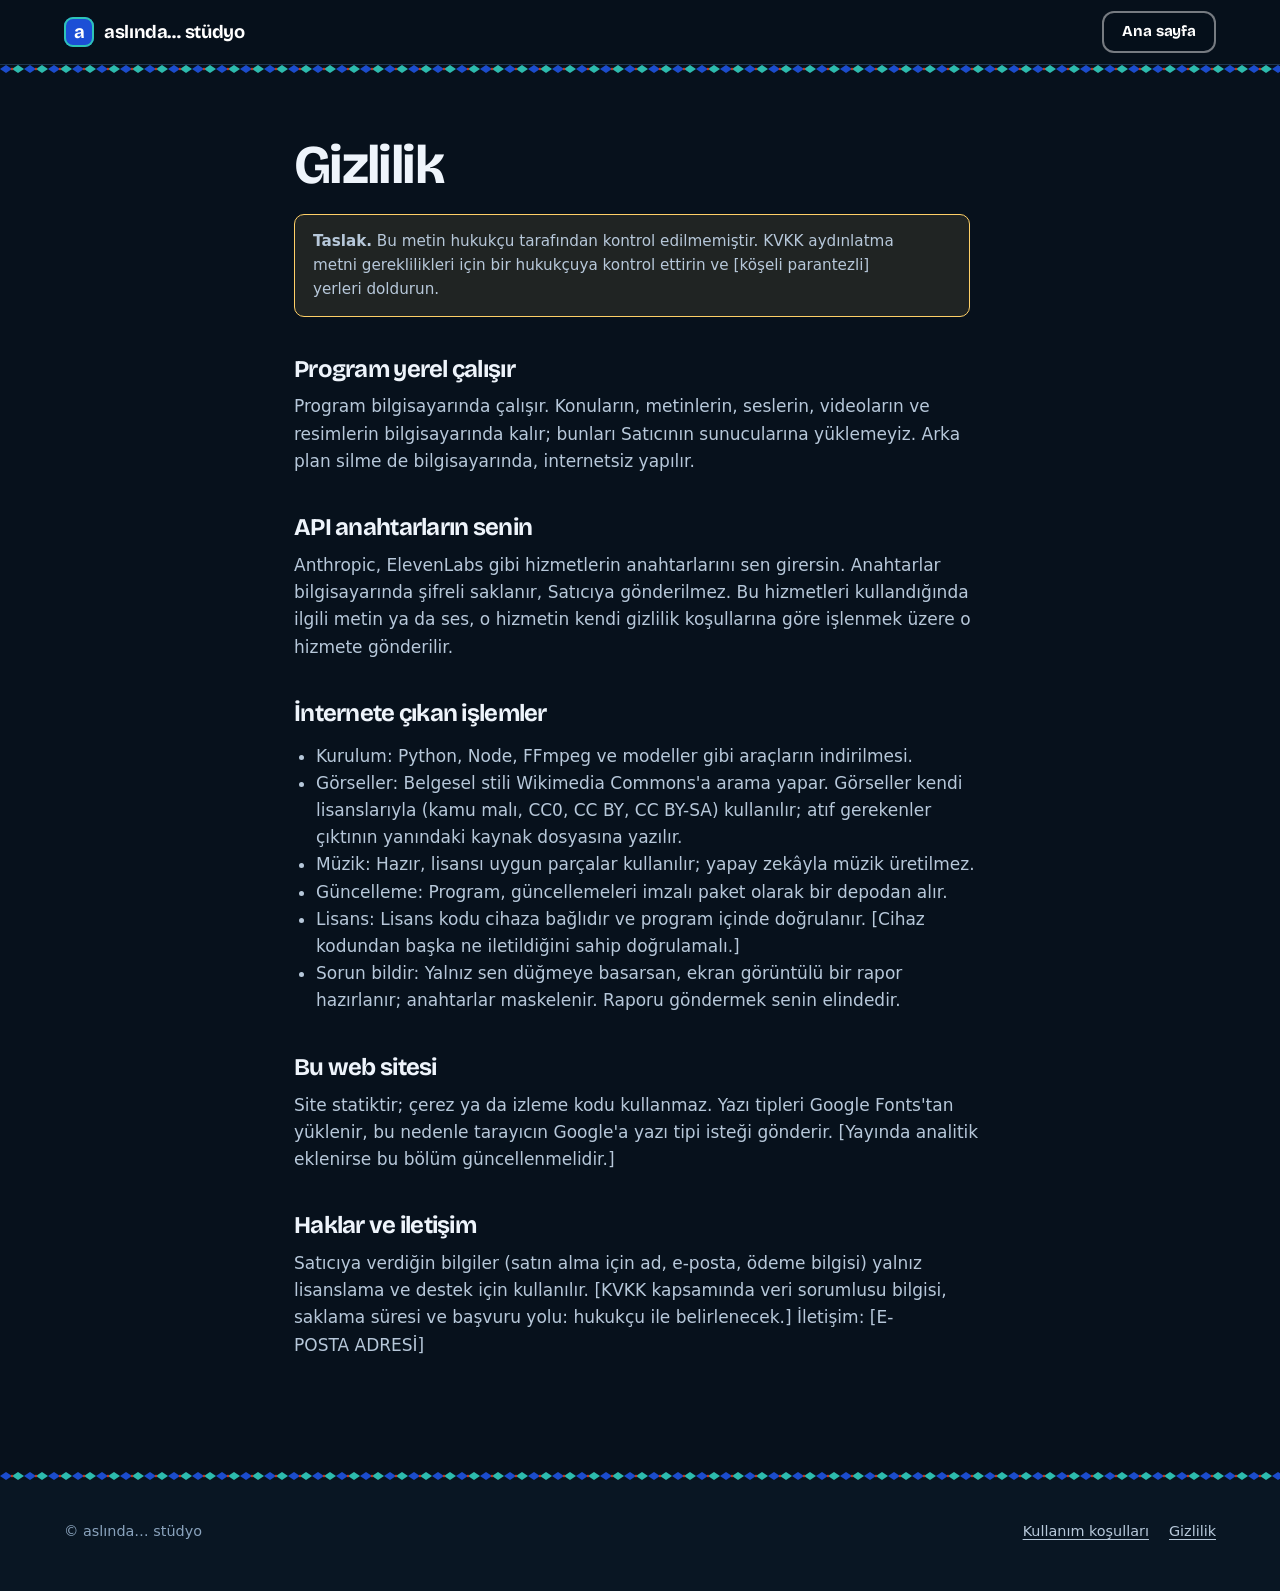
==== gizlilik.html @ d1546de7 "Add files via upload" ====
﻿<!doctype html>
<html lang="tr">
<head>
<meta charset="utf-8">
<meta name="viewport" content="width=device-width,initial-scale=1">
<title>Gizlilik | aslında… stüdyo</title>
<meta name="robots" content="noindex">
<link rel="preconnect" href="https://fonts.googleapis.com">
<link rel="preconnect" href="https://fonts.gstatic.com" crossorigin>
<link href="https://fonts.googleapis.com/css2?family=Bricolage+Grotesque:opsz,wght@12..96,500;12..96,700&display=swap" rel="stylesheet">
<link rel="stylesheet" href="stil.css">
</head>
<body>
<header class="top"><div class="wrap"><a class="logo" href="index.html"><i aria-hidden="true">a</i>aslında… stüdyo</a><a class="btn sec" href="index.html">Ana sayfa</a></div></header>
<div class="band" aria-hidden="true"></div>
<main class="legal"><div class="wrap">
<h1>Gizlilik</h1>
<p class="draft"><b>Taslak.</b> Bu metin hukukçu tarafından kontrol edilmemiştir. KVKK aydınlatma metni gereklilikleri için bir hukukçuya kontrol ettirin ve [köşeli parantezli] yerleri doldurun.</p>

<h2>Program yerel çalışır</h2>
<p>Program bilgisayarında çalışır. Konuların, metinlerin, seslerin, videoların ve resimlerin bilgisayarında kalır; bunları Satıcının sunucularına yüklemeyiz. Arka plan silme de bilgisayarında, internetsiz yapılır.</p>

<h2>API anahtarların senin</h2>
<p>Anthropic, ElevenLabs gibi hizmetlerin anahtarlarını sen girersin. Anahtarlar bilgisayarında şifreli saklanır, Satıcıya gönderilmez. Bu hizmetleri kullandığında ilgili metin ya da ses, o hizmetin kendi gizlilik koşullarına göre işlenmek üzere o hizmete gönderilir.</p>

<h2>İnternete çıkan işlemler</h2>
<ul>
<li>Kurulum: Python, Node, FFmpeg ve modeller gibi araçların indirilmesi.</li>
<li>Görseller: Belgesel stili Wikimedia Commons'a arama yapar. Görseller kendi lisanslarıyla (kamu malı, CC0, CC BY, CC BY-SA) kullanılır; atıf gerekenler çıktının yanındaki kaynak dosyasına yazılır.</li>
<li>Müzik: Hazır, lisansı uygun parçalar kullanılır; yapay zekâyla müzik üretilmez.</li>
<li>Güncelleme: Program, güncellemeleri imzalı paket olarak bir depodan alır.</li>
<li>Lisans: Lisans kodu cihaza bağlıdır ve program içinde doğrulanır. [Cihaz kodundan başka ne iletildiğini sahip doğrulamalı.]</li>
<li>Sorun bildir: Yalnız sen düğmeye basarsan, ekran görüntülü bir rapor hazırlanır; anahtarlar maskelenir. Raporu göndermek senin elindedir.</li>
</ul>

<h2>Bu web sitesi</h2>
<p>Site statiktir; çerez ya da izleme kodu kullanmaz. Yazı tipleri Google Fonts'tan yüklenir, bu nedenle tarayıcın Google'a yazı tipi isteği gönderir. [Yayında analitik eklenirse bu bölüm güncellenmelidir.]</p>

<h2>Haklar ve iletişim</h2>
<p>Satıcıya verdiğin bilgiler (satın alma için ad, e-posta, ödeme bilgisi) yalnız lisanslama ve destek için kullanılır. [KVKK kapsamında veri sorumlusu bilgisi, saklama süresi ve başvuru yolu: hukukçu ile belirlenecek.] İletişim: [E-POSTA ADRESİ]</p>
</div></main>
<div class="band" aria-hidden="true"></div>
<footer><div class="wrap"><p>© aslında… stüdyo</p><nav aria-label="Yasal"><a href="kosullar.html">Kullanım koşulları</a><a href="gizlilik.html">Gizlilik</a></nav></div></footer>
</body>
</html>
---- stil.css ----
﻿/* aslinda... studyo tanitim sitesi. Iznik cini dunyasi: gece mavisi, kobalt, firuze, tek mercan eylem rengi. */
:root{
  --bg:#07111c; --s1:#0d1c2b; --s2:#132739; --s3:#091623;
  --line:#1d3650; --line2:#2c4d70;
  --kobalt:#1c4fd6; --kobalt-d:#0a2a73;
  --firuze:#2ec4b6; --firuze-l:#7ee8dc;
  --mercan:#c93b20; --mercan-h:#b83219;
  --ink:#eef4fb; --ink2:#b7c8da; --ink3:#8aa3bd;
  --head:"Bricolage Grotesque","Segoe UI",system-ui,sans-serif;
  --body:"Segoe UI",system-ui,sans-serif;
  --ease:cubic-bezier(.16,1,.3,1);
  --pad:clamp(20px,5vw,72px);
  --band:url("data:image/svg+xml,%3Csvg xmlns='http://www.w3.org/2000/svg' width='24' height='8' viewBox='0 0 24 8'%3E%3Cpath d='M0 4 6 0 12 4 6 8Z' fill='%231c4fd6'/%3E%3Cpath d='M12 4 18 0 24 4 18 8Z' fill='%232ec4b6'/%3E%3Ccircle cx='12' cy='4' r='1.3' fill='%23c93b20'/%3E%3C/svg%3E");
  --lattice:url("data:image/svg+xml,%3Csvg xmlns='http://www.w3.org/2000/svg' width='72' height='72' viewBox='0 0 72 72'%3E%3Cg fill='none' stroke='%23ffffff' stroke-opacity='.11' stroke-width='1.2'%3E%3Cpath d='M36 4 68 36 36 68 4 36Z'/%3E%3Cpath d='M36 20 52 36 36 52 20 36Z'/%3E%3C/g%3E%3Ccircle cx='36' cy='36' r='2.4' fill='%237ee8dc' fill-opacity='.35'/%3E%3C/svg%3E");
}
*{box-sizing:border-box}
html{scroll-behavior:smooth;scroll-padding-top:76px}
body{margin:0;background:var(--bg);color:var(--ink);font:400 17px/1.6 var(--body);-webkit-font-smoothing:antialiased;overflow-x:hidden}
img,video{max-width:100%;display:block}
a{color:var(--firuze-l);text-underline-offset:3px;text-decoration-thickness:1px}
a:hover{color:#fff}
::selection{background:var(--firuze);color:var(--bg)}
:focus-visible{outline:3px solid var(--firuze-l);outline-offset:3px;border-radius:4px}
h1,h2,h3{font-family:var(--head);font-weight:700;letter-spacing:-.03em;line-height:1.04;margin:0;text-wrap:balance}
h1{font-size:clamp(2.8rem,8.4vw,6rem)}
h2{font-size:clamp(2rem,5vw,3.6rem)}
h3{font-size:1.35rem;letter-spacing:-.02em;line-height:1.15}
p{margin:0 0 1em;max-width:62ch;text-wrap:pretty}
.wrap{padding-inline:var(--pad);max-width:1280px;margin-inline:auto}
.band{height:8px;background:var(--band) repeat-x;opacity:.95}
.sr{position:absolute;left:-9999px}
.skip{position:absolute;left:12px;top:-60px;background:var(--mercan);color:#fff;padding:10px 16px;border-radius:8px;z-index:99}
.skip:focus{top:12px}

/* buttons */
.btn{display:inline-flex;align-items:center;gap:10px;font:700 1.05rem/1 var(--head);letter-spacing:-.01em;padding:17px 28px;border-radius:12px;text-decoration:none;border:2px solid transparent;cursor:pointer;transition:transform .25s var(--ease),background .2s,border-color .2s}
.btn.pri{background:var(--mercan);color:#fff;box-shadow:0 10px 28px -10px rgba(0,0,0,.6),0 2px 0 rgba(0,0,0,.25)}
.btn.pri:hover{background:var(--mercan-h);color:#fff;transform:translateY(-2px)}
.btn.sec{background:rgba(7,17,28,.35);color:#fff;border-color:rgba(255,255,255,.45)}
.btn.sec:hover{border-color:#fff;color:#fff;background:rgba(7,17,28,.6)}
.btn svg{width:20px;height:20px;flex:none}

/* header */
header.top{position:sticky;top:0;z-index:50;background:rgba(7,17,28,.88);backdrop-filter:blur(10px);border-bottom:1px solid var(--line)}
header.top .wrap{display:flex;align-items:center;gap:20px;min-height:64px}
.logo{display:flex;align-items:center;gap:10px;font:700 1.15rem var(--head);letter-spacing:-.02em;color:#fff;text-decoration:none;margin-right:auto}
.logo i{width:30px;height:30px;border-radius:9px;background:var(--kobalt);display:grid;place-items:center;font:700 1.15rem var(--head);font-style:normal;box-shadow:inset 0 0 0 2px var(--firuze)}
nav.main{display:flex;gap:6px}
nav.main a{color:var(--ink2);text-decoration:none;font-size:.95rem;padding:10px 12px;border-radius:8px}
nav.main a:hover{color:#fff;background:var(--s2)}
header.top .btn{padding:11px 18px;font-size:.95rem}
@media(max-width:860px){nav.main{display:none}}

/* hero: whole field is kobalt, lattice laid over it */
.hero{background:var(--kobalt) var(--lattice);position:relative;overflow:hidden;padding-top:clamp(48px,8vw,104px)}
.hero::after{content:"";position:absolute;inset:auto 0 0 0;height:50%;background:linear-gradient(to top,var(--kobalt-d),transparent);opacity:.85;pointer-events:none}
.hero .wrap{position:relative;z-index:1}
.hero h1{max-width:12ch}
.hero h1 span{color:var(--firuze-l)}
.hero .lead{font-size:clamp(1.15rem,2.2vw,1.45rem);line-height:1.45;color:#e6eefc;max-width:34ch;margin:26px 0 34px}
.hero .cta{display:flex;flex-wrap:wrap;gap:14px;align-items:center}
.hero .fine{margin:18px 0 0;color:#cfdcf7;font-size:.92rem}
.fan{display:flex;justify-content:center;align-items:flex-end;gap:clamp(10px,2.4vw,34px);margin-top:clamp(40px,6vw,72px);position:relative;z-index:1}
.fan .phone{width:clamp(130px,19vw,250px);flex:none}
.fan .phone:nth-child(1){transform:translateY(34px) rotate(-4deg)}
.fan .phone:nth-child(2){transform:translateY(8px) rotate(-1.5deg)}
.fan .phone:nth-child(3){transform:translateY(8px) rotate(1.5deg)}
.fan .phone:nth-child(4){transform:translateY(34px) rotate(4deg)}
.hero{padding-bottom:0}
.hero .fan{margin-bottom:-60px}
@media(max-width:700px){.fan .phone:nth-child(1),.fan .phone:nth-child(4){display:none}.fan .phone{width:42vw}.hero .fan{margin-bottom:-40px}}

.phone{aspect-ratio:9/16;border-radius:26px;background:#000;border:5px solid var(--bg);outline:2px solid var(--firuze);box-shadow:0 30px 60px -20px rgba(0,0,0,.7);overflow:hidden;position:relative}
.phone video,.phone img{width:100%;height:100%;object-fit:cover}

section{padding-block:clamp(72px,10vw,140px)}
.hero + .band{margin-top:0}

/* styles showcase */
#tarzlar{padding-top:clamp(110px,14vw,190px)}
.showcase{display:grid;grid-template-columns:1.1fr minmax(240px,340px);gap:clamp(32px,6vw,96px);align-items:center;margin-top:48px}
.styles{display:flex;flex-direction:column;border-top:1px solid var(--line2)}
.styles button{all:unset;box-sizing:border-box;cursor:pointer;display:block;padding:20px 8px 20px 20px;border-bottom:1px solid var(--line2);position:relative;transition:background .25s}
.styles button:hover{background:var(--s1)}
.styles button:focus-visible{outline:3px solid var(--firuze-l);outline-offset:-3px}
.styles button b{display:block;font:700 1.6rem var(--head);letter-spacing:-.02em;color:var(--ink2);transition:color .2s}
.styles button span{display:block;color:var(--ink3);font-size:.98rem;max-width:44ch;max-height:0;overflow:hidden;opacity:0;transition:max-height .5s var(--ease),opacity .3s,margin .3s}
.styles button[aria-selected=true]{background:var(--s1)}
.styles button[aria-selected=true]::before{content:"";position:absolute;left:0;top:50%;width:10px;height:10px;transform:translate(-50%,-50%) rotate(45deg);background:var(--mercan)}
.styles button[aria-selected=true] b{color:#fff}
.styles button[aria-selected=true] span{max-height:140px;opacity:1;margin-top:8px}
.stage{justify-self:center;width:min(100%,340px)}
.stage .phone{width:100%}
.stage .empty{display:grid;place-items:center;text-align:center;padding:24px;height:100%;background:var(--kobalt-d) var(--lattice);color:#dbe6fb;font-size:.95rem}
.stage .cap{margin:14px 0 0;text-align:center;color:var(--ink3);font-size:.85rem}
@media(max-width:820px){.showcase{grid-template-columns:1fr}.stage{order:-1;width:min(70vw,300px)}}

/* features */
#ozellikler{background:var(--s1);border-block:1px solid var(--line)}
.fhead{display:grid;grid-template-columns:1fr 1fr;gap:40px;align-items:end;margin-bottom:56px}
.fhead p{color:var(--ink2);margin:0}
.frows{border-top:1px solid var(--line2)}
.frow{display:grid;grid-template-columns:minmax(0,5fr) minmax(0,7fr);gap:clamp(16px,4vw,64px);padding:30px 0;border-bottom:1px solid var(--line2)}
.frow h3{color:#fff}
.frow p{color:var(--ink2);margin:0}
.frow .tag{display:inline-block;margin-top:10px;font:600 .8rem var(--body);color:var(--bg);background:var(--firuze);padding:3px 10px;border-radius:99px}
.frow.hi{background:var(--kobalt-d);margin-inline:calc(var(--pad)*-.4);padding-inline:calc(var(--pad)*.4);border-radius:14px;border-bottom-color:transparent}
@media(max-width:760px){.fhead,.frow{grid-template-columns:1fr}.fhead{gap:16px}.frow{gap:8px}}

/* pricing */
#fiyat{background:var(--bg)}
.plans{display:grid;grid-template-columns:repeat(4,1fr);gap:16px;margin-top:48px;align-items:stretch}
.plan{background:var(--s1);border:1px solid var(--line2);border-radius:14px;padding:28px 24px;display:flex;flex-direction:column;position:relative}
.plan h3{font-size:1.5rem}
.price{font:700 2.8rem/1 var(--head);letter-spacing:-.04em;margin:18px 0 4px;font-variant-numeric:tabular-nums}
.price small{font-size:1rem;font-weight:500;color:var(--ink3);letter-spacing:0}
.plan .sub{color:var(--ink3);font-size:.9rem;margin:0 0 18px;min-height:2.6em}
.plan ul{list-style:none;padding:0;margin:0 0 22px;display:grid;gap:10px;font-size:.95rem;color:var(--ink2)}
.plan li{padding-left:22px;position:relative}
.plan li::before{content:"";position:absolute;left:2px;top:.55em;width:8px;height:8px;background:var(--firuze);transform:rotate(45deg)}
.plan.best{background:var(--kobalt);border-color:var(--firuze);transform:translateY(-12px);box-shadow:0 30px 60px -28px rgba(0,0,0,.6)}
.plan.best .sub,.plan.best li,.plan.best .price small{color:#e3ecfd}
.plan.best::before{content:"";position:absolute;inset:0 0 auto 0;height:8px;background:var(--band) repeat-x;border-radius:14px 14px 0 0}
.plan .rozet{position:absolute;top:18px;right:16px;background:var(--mercan);color:#fff;font:700 .75rem var(--body);padding:4px 10px;border-radius:99px}
.plan .btn{margin-top:auto;justify-content:center;padding:14px 18px;font-size:.98rem}
.plan:not(.best) .btn{background:var(--s2);color:#fff;border-color:var(--line2)}
.plan:not(.best) .btn:hover{border-color:var(--firuze)}
@media(max-width:1020px){.plans{grid-template-columns:repeat(2,1fr)}.plan.best{transform:none}}
@media(max-width:560px){.plans{grid-template-columns:1fr}}
.subhead{margin:72px 0 20px;font-size:1.7rem}
.tablewrap{overflow-x:auto;border:1px solid var(--line2);border-radius:12px}
table{border-collapse:collapse;width:100%;min-width:520px;font-size:.98rem;font-variant-numeric:tabular-nums}
th,td{padding:14px 18px;text-align:left;border-bottom:1px solid var(--line)}
thead th{background:var(--s2);font:700 .95rem var(--head)}
tbody th{font-weight:500;color:var(--ink2)}
tr:last-child th,tr:last-child td{border-bottom:0}
.packs{display:grid;grid-template-columns:repeat(3,1fr);gap:16px}
.pack{background:var(--s1);border:1px solid var(--line2);border-radius:12px;padding:20px 22px;display:flex;justify-content:space-between;align-items:baseline;gap:12px}
.pack b{font:700 1.15rem var(--head)}
.pack span{font:700 1.5rem var(--head);font-variant-numeric:tabular-nums}
@media(max-width:720px){.packs{grid-template-columns:1fr}}
.note{color:var(--ink3);font-size:.9rem;margin-top:14px}
.trial{margin-top:40px;display:flex;gap:20px;flex-wrap:wrap;align-items:center;justify-content:space-between;background:var(--kobalt-d) var(--lattice);border-radius:14px;padding:26px 30px}
.trial p{margin:0;max-width:56ch;color:#e6eefc}
.trial b{font-family:var(--head);font-size:1.3rem;color:#fff}

/* download */
#indir{background:var(--kobalt) var(--lattice);position:relative}
.dl{display:grid;grid-template-columns:1fr 1fr;gap:clamp(32px,6vw,90px);align-items:start}
.dl .cta{margin:28px 0 12px}
.todo{background:rgba(7,17,28,.55);border:1px dashed var(--firuze-l);border-radius:10px;padding:10px 14px;font-size:.88rem;color:#dff;max-width:46ch}
.req{background:var(--bg);border-radius:14px;padding:28px;border:1px solid var(--line2)}
.req h3{margin-bottom:14px}
.req ul{margin:0;padding-left:20px;display:grid;gap:10px;color:var(--ink2);font-size:.97rem}
@media(max-width:820px){.dl{grid-template-columns:1fr}}

/* faq */
.faq{max-width:860px;margin-top:40px;border-top:1px solid var(--line2)}
details{border-bottom:1px solid var(--line2)}
summary{cursor:pointer;list-style:none;padding:22px 40px 22px 0;font:700 1.2rem var(--head);letter-spacing:-.02em;position:relative}
summary::-webkit-details-marker{display:none}
summary::after{content:"";position:absolute;right:8px;top:50%;width:10px;height:10px;background:var(--firuze);transform:translateY(-50%) rotate(45deg);transition:transform .3s var(--ease),background .2s}
details[open] summary::after{transform:translateY(-50%) rotate(135deg);background:var(--mercan)}
details p{color:var(--ink2);padding-bottom:20px;margin:0}

/* contact + footer */
#iletisim{background:var(--s1);border-top:1px solid var(--line)}
.contact{display:flex;flex-wrap:wrap;gap:20px 56px;margin-top:28px}
.contact div{min-width:200px}
.contact b{display:block;font:700 .85rem var(--body);color:var(--ink3);margin-bottom:4px}
.contact a,.contact span{font:700 1.3rem var(--head)}
footer{background:var(--s3);padding:40px 0 48px;color:var(--ink3);font-size:.9rem}
footer .wrap{display:flex;flex-wrap:wrap;gap:16px 32px;justify-content:space-between}
footer nav{display:flex;gap:20px;flex-wrap:wrap}
footer a{color:var(--ink2)}
footer p{margin:0;max-width:56ch}

/* legal pages */
.legal{padding-block:64px 96px}
.legal .wrap{max-width:820px}
.legal h1{font-size:clamp(2.2rem,6vw,3.4rem);margin-bottom:18px}
.legal h2{font-size:1.5rem;margin:40px 0 12px}
.legal p,.legal li{color:var(--ink2);max-width:70ch}
.legal ul{padding-left:22px}
.draft{background:rgba(255,208,103,.1);border:1px solid #ffd067;color:#ffe3a0;border-radius:10px;padding:14px 18px;margin:20px 0 8px;font-size:.95rem}

/* motion: one authored moment, content visible by default */
@media(prefers-reduced-motion:no-preference){
  .hero h1,.hero .lead,.hero .cta{animation:rise .9s var(--ease) both}
  .hero .lead{animation-delay:.08s}.hero .cta{animation-delay:.16s}
  .fan .phone{animation:rise 1.1s var(--ease) both}
  .fan .phone:nth-child(2){animation-delay:.12s}.fan .phone:nth-child(3){animation-delay:.2s}.fan .phone:nth-child(4){animation-delay:.28s}
}
@keyframes rise{from{opacity:0;translate:0 24px}to{opacity:1;translate:0 0}}
@media(prefers-reduced-motion:reduce){html{scroll-behavior:auto}*{transition:none!important}}
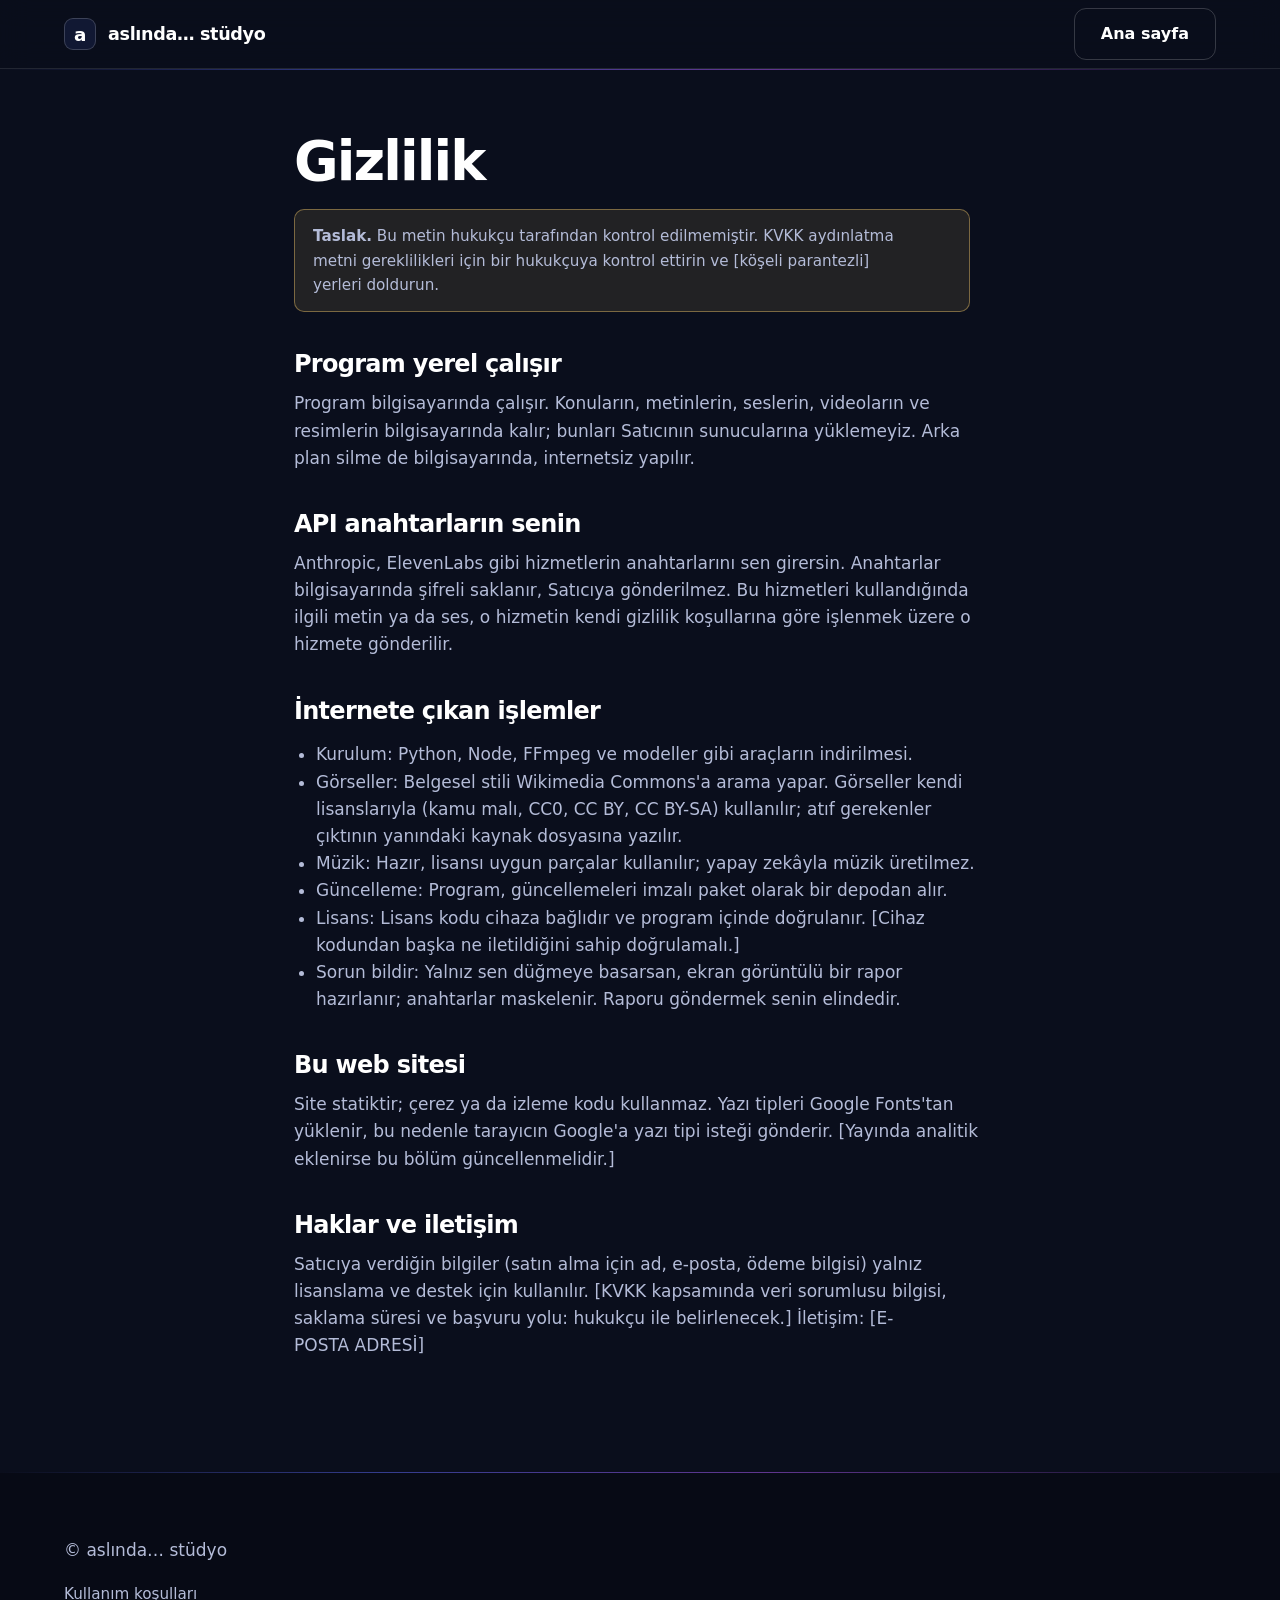
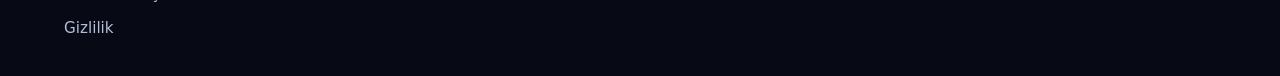
==== commit 1b12ea94: "Add files via upload" ====
--- a/gizlilik.html
+++ b/gizlilik.html
@@ -7,7 +7,7 @@
 <meta name="robots" content="noindex">
 <link rel="preconnect" href="https://fonts.googleapis.com">
 <link rel="preconnect" href="https://fonts.gstatic.com" crossorigin>
-<link href="https://fonts.googleapis.com/css2?family=Bricolage+Grotesque:opsz,wght@12..96,500;12..96,700&display=swap" rel="stylesheet">
+<link href="https://fonts.googleapis.com/css2?family=Gloock&family=Schibsted+Grotesk:wght@400;500;700&display=swap" rel="stylesheet">
 <link rel="stylesheet" href="stil.css">
 </head>
 <body>
@@ -44,3 +44,4 @@
 </body>
 </html>
 
+
--- a/stil.css
+++ b/stil.css
@@ -1,196 +1,312 @@
-﻿/* aslinda... studyo tanitim sitesi. Iznik cini dunyasi: gece mavisi, kobalt, firuze, tek mercan eylem rengi. */
+﻿/* aslında… stüdyo tanıtım sitesi. Dünya: markanın kendi Reels video kimliği.
+   Zemin lacivert #0a0e1c, beyaz kalın Inter 800 (başlıklar), imza gradyanı yalnız vurguda, sıcak amber tek eylem rengi.
+   Hareket: transform/opacity/renk; prefers-reduced-motion'da hepsi kapalı, içerik varsayılan olarak görünür. */
+
 :root{
-  --bg:#07111c; --s1:#0d1c2b; --s2:#132739; --s3:#091623;
-  --line:#1d3650; --line2:#2c4d70;
-  --kobalt:#1c4fd6; --kobalt-d:#0a2a73;
-  --firuze:#2ec4b6; --firuze-l:#7ee8dc;
-  --mercan:#c93b20; --mercan-h:#b83219;
-  --ink:#eef4fb; --ink2:#b7c8da; --ink3:#8aa3bd;
-  --head:"Bricolage Grotesque","Segoe UI",system-ui,sans-serif;
-  --body:"Segoe UI",system-ui,sans-serif;
+  --bg:#0a0e1c; --bg2:#0d1328; --bg3:#111833;
+  --tx:#fff; --mut:#b4bcd8; --mut2:#8f99bd;
+  --line:rgba(255,255,255,.1); --line2:rgba(255,255,255,.18);
+  --surf:rgba(255,255,255,.035); --surf2:rgba(255,255,255,.06);
+  --blue:#5d6bff; --vio:#b45cff; --rose:#ff4f6d; --amber:#ffd36b; --amber-h:#ffe29a;
+  --grad:linear-gradient(90deg,#5d6bff,#b45cff,#ff4f6d);
+  --font:"Inter","Segoe UI",system-ui,-apple-system,sans-serif;
   --ease:cubic-bezier(.16,1,.3,1);
   --pad:clamp(20px,5vw,72px);
-  --band:url("data:image/svg+xml,%3Csvg xmlns='http://www.w3.org/2000/svg' width='24' height='8' viewBox='0 0 24 8'%3E%3Cpath d='M0 4 6 0 12 4 6 8Z' fill='%231c4fd6'/%3E%3Cpath d='M12 4 18 0 24 4 18 8Z' fill='%232ec4b6'/%3E%3Ccircle cx='12' cy='4' r='1.3' fill='%23c93b20'/%3E%3C/svg%3E");
-  --lattice:url("data:image/svg+xml,%3Csvg xmlns='http://www.w3.org/2000/svg' width='72' height='72' viewBox='0 0 72 72'%3E%3Cg fill='none' stroke='%23ffffff' stroke-opacity='.11' stroke-width='1.2'%3E%3Cpath d='M36 4 68 36 36 68 4 36Z'/%3E%3Cpath d='M36 20 52 36 36 52 20 36Z'/%3E%3C/g%3E%3Ccircle cx='36' cy='36' r='2.4' fill='%237ee8dc' fill-opacity='.35'/%3E%3C/svg%3E");
 }
 *{box-sizing:border-box}
-html{scroll-behavior:smooth;scroll-padding-top:76px}
-body{margin:0;background:var(--bg);color:var(--ink);font:400 17px/1.6 var(--body);-webkit-font-smoothing:antialiased;overflow-x:hidden}
-img,video{max-width:100%;display:block}
-a{color:var(--firuze-l);text-underline-offset:3px;text-decoration-thickness:1px}
-a:hover{color:#fff}
-::selection{background:var(--firuze);color:var(--bg)}
-:focus-visible{outline:3px solid var(--firuze-l);outline-offset:3px;border-radius:4px}
-h1,h2,h3{font-family:var(--head);font-weight:700;letter-spacing:-.03em;line-height:1.04;margin:0;text-wrap:balance}
-h1{font-size:clamp(2.8rem,8.4vw,6rem)}
-h2{font-size:clamp(2rem,5vw,3.6rem)}
-h3{font-size:1.35rem;letter-spacing:-.02em;line-height:1.15}
+html{scroll-behavior:smooth;scrollbar-color:#2b3566 var(--bg);scrollbar-width:thin;background:var(--bg)}
+body{margin:0;background:var(--bg);color:var(--tx);font:400 17px/1.6 var(--font);-webkit-font-smoothing:antialiased;overflow-x:hidden;caret-color:var(--vio)}
+img,video,svg{max-width:100%}
+video{display:block}
+a{color:var(--amber);text-underline-offset:3px;text-decoration-thickness:1px}
+a:hover{color:var(--amber-h)}
+::selection{background:var(--vio);color:#fff}
+:focus-visible{outline:2px solid var(--amber);outline-offset:3px;border-radius:4px}
+h1,h2,h3,h4{font-family:var(--font);margin:0;text-wrap:balance;color:var(--tx)}
+h1{font-weight:800;font-size:clamp(2.9rem,6.4vw,5.6rem);line-height:1.02;letter-spacing:-.035em}
+h2{font-weight:800;font-size:clamp(2rem,4.2vw,3.4rem);line-height:1.08;letter-spacing:-.03em}
+h3{font-weight:700;font-size:1.3rem;line-height:1.2;letter-spacing:-.015em}
+h4{font-weight:600;font-size:1.05rem;line-height:1.3}
 p{margin:0 0 1em;max-width:62ch;text-wrap:pretty}
-.wrap{padding-inline:var(--pad);max-width:1280px;margin-inline:auto}
-.band{height:8px;background:var(--band) repeat-x;opacity:.95}
-.sr{position:absolute;left:-9999px}
-.skip{position:absolute;left:12px;top:-60px;background:var(--mercan);color:#fff;padding:10px 16px;border-radius:8px;z-index:99}
+.wrap{padding-inline:var(--pad);max-width:1280px;margin-inline:auto;position:relative}
+section[id]{--hh:68px;scroll-margin-top:calc(var(--hh) + 28px - clamp(64px,9vw,128px))}
+#top{scroll-margin-top:0}#ozellikler,#iletisim{scroll-margin-top:calc(var(--hh) + 28px)}
+@media(max-width:640px){section[id]{--hh:108px}}
+.sec{padding-block:clamp(64px,9vw,128px)}
+.shead{max-width:760px}
+.lede{color:var(--mut);margin-top:18px;font-size:1.1rem}
+.skip{position:absolute;left:12px;top:-60px;background:var(--amber);color:var(--bg);padding:10px 16px;border-radius:8px;z-index:99;font-weight:700}
 .skip:focus{top:12px}
-
-/* buttons */
-.btn{display:inline-flex;align-items:center;gap:10px;font:700 1.05rem/1 var(--head);letter-spacing:-.01em;padding:17px 28px;border-radius:12px;text-decoration:none;border:2px solid transparent;cursor:pointer;transition:transform .25s var(--ease),background .2s,border-color .2s}
-.btn.pri{background:var(--mercan);color:#fff;box-shadow:0 10px 28px -10px rgba(0,0,0,.6),0 2px 0 rgba(0,0,0,.25)}
-.btn.pri:hover{background:var(--mercan-h);color:#fff;transform:translateY(-2px)}
-.btn.sec{background:rgba(7,17,28,.35);color:#fff;border-color:rgba(255,255,255,.45)}
-.btn.sec:hover{border-color:#fff;color:#fff;background:rgba(7,17,28,.6)}
-.btn svg{width:20px;height:20px;flex:none}
-
-/* header */
-header.top{position:sticky;top:0;z-index:50;background:rgba(7,17,28,.88);backdrop-filter:blur(10px);border-bottom:1px solid var(--line)}
-header.top .wrap{display:flex;align-items:center;gap:20px;min-height:64px}
-.logo{display:flex;align-items:center;gap:10px;font:700 1.15rem var(--head);letter-spacing:-.02em;color:#fff;text-decoration:none;margin-right:auto}
-.logo i{width:30px;height:30px;border-radius:9px;background:var(--kobalt);display:grid;place-items:center;font:700 1.15rem var(--head);font-style:normal;box-shadow:inset 0 0 0 2px var(--firuze)}
-nav.main{display:flex;gap:6px}
-nav.main a{color:var(--ink2);text-decoration:none;font-size:.95rem;padding:10px 12px;border-radius:8px}
-nav.main a:hover{color:#fff;background:var(--s2)}
-header.top .btn{padding:11px 18px;font-size:.95rem}
-@media(max-width:860px){nav.main{display:none}}
-
-/* hero: whole field is kobalt, lattice laid over it */
-.hero{background:var(--kobalt) var(--lattice);position:relative;overflow:hidden;padding-top:clamp(48px,8vw,104px)}
-.hero::after{content:"";position:absolute;inset:auto 0 0 0;height:50%;background:linear-gradient(to top,var(--kobalt-d),transparent);opacity:.85;pointer-events:none}
-.hero .wrap{position:relative;z-index:1}
-.hero h1{max-width:12ch}
-.hero h1 span{color:var(--firuze-l)}
-.hero .lead{font-size:clamp(1.15rem,2.2vw,1.45rem);line-height:1.45;color:#e6eefc;max-width:34ch;margin:26px 0 34px}
-.hero .cta{display:flex;flex-wrap:wrap;gap:14px;align-items:center}
-.hero .fine{margin:18px 0 0;color:#cfdcf7;font-size:.92rem}
-.fan{display:flex;justify-content:center;align-items:flex-end;gap:clamp(10px,2.4vw,34px);margin-top:clamp(40px,6vw,72px);position:relative;z-index:1}
-.fan .phone{width:clamp(130px,19vw,250px);flex:none}
-.fan .phone:nth-child(1){transform:translateY(34px) rotate(-4deg)}
-.fan .phone:nth-child(2){transform:translateY(8px) rotate(-1.5deg)}
-.fan .phone:nth-child(3){transform:translateY(8px) rotate(1.5deg)}
-.fan .phone:nth-child(4){transform:translateY(34px) rotate(4deg)}
-.hero{padding-bottom:0}
-.hero .fan{margin-bottom:-60px}
-@media(max-width:700px){.fan .phone:nth-child(1),.fan .phone:nth-child(4){display:none}.fan .phone{width:42vw}.hero .fan{margin-bottom:-40px}}
-
-.phone{aspect-ratio:9/16;border-radius:26px;background:#000;border:5px solid var(--bg);outline:2px solid var(--firuze);box-shadow:0 30px 60px -20px rgba(0,0,0,.7);overflow:hidden;position:relative}
-.phone video,.phone img{width:100%;height:100%;object-fit:cover}
-
-section{padding-block:clamp(72px,10vw,140px)}
-.hero + .band{margin-top:0}
-
-/* styles showcase */
-#tarzlar{padding-top:clamp(110px,14vw,190px)}
-.showcase{display:grid;grid-template-columns:1.1fr minmax(240px,340px);gap:clamp(32px,6vw,96px);align-items:center;margin-top:48px}
-.styles{display:flex;flex-direction:column;border-top:1px solid var(--line2)}
-.styles button{all:unset;box-sizing:border-box;cursor:pointer;display:block;padding:20px 8px 20px 20px;border-bottom:1px solid var(--line2);position:relative;transition:background .25s}
-.styles button:hover{background:var(--s1)}
-.styles button:focus-visible{outline:3px solid var(--firuze-l);outline-offset:-3px}
-.styles button b{display:block;font:700 1.6rem var(--head);letter-spacing:-.02em;color:var(--ink2);transition:color .2s}
-.styles button span{display:block;color:var(--ink3);font-size:.98rem;max-width:44ch;max-height:0;overflow:hidden;opacity:0;transition:max-height .5s var(--ease),opacity .3s,margin .3s}
-.styles button[aria-selected=true]{background:var(--s1)}
-.styles button[aria-selected=true]::before{content:"";position:absolute;left:0;top:50%;width:10px;height:10px;transform:translate(-50%,-50%) rotate(45deg);background:var(--mercan)}
-.styles button[aria-selected=true] b{color:#fff}
-.styles button[aria-selected=true] span{max-height:140px;opacity:1;margin-top:8px}
+.skip:hover{color:var(--bg)}
+.band{height:1px;background:linear-gradient(90deg,transparent,rgba(93,107,255,.5) 30%,rgba(180,92,255,.5) 60%,transparent)}
+
+/* ---------- düğmeler ---------- */
+.btn{display:inline-flex;align-items:center;justify-content:center;gap:10px;font:600 1rem/1 var(--font);min-height:52px;padding:16px 26px;border-radius:12px;text-decoration:none;border:1px solid var(--line2);color:var(--tx);background:transparent;cursor:pointer;transition:transform .25s var(--ease),background .2s,border-color .2s,box-shadow .25s var(--ease)}
+.btn svg{width:20px;height:20px;flex:none;transition:transform .3s var(--ease)}
+.btn:hover{background:var(--surf2);border-color:rgba(255,255,255,.32);color:#fff}
+.btn:active{transform:translateY(1px)}
+.btn.pri{background:var(--amber);border-color:var(--amber);color:#0a0e1c;font-weight:800;box-shadow:0 14px 30px -14px rgba(255,211,107,.55)}
+.btn.pri:hover{background:var(--amber-h);border-color:var(--amber-h);color:#0a0e1c;transform:translateY(-2px);box-shadow:0 20px 34px -14px rgba(255,211,107,.6)}
+.btn.pri:hover svg{transform:translateY(3px)}
+.btn.sm{min-height:44px;padding:11px 18px;font-size:.95rem;border-radius:10px}
+
+/* ---------- üst çubuk ---------- */
+header.top{position:sticky;top:0;z-index:50;background:rgba(10,14,28,.82);backdrop-filter:blur(14px);-webkit-backdrop-filter:blur(14px);border-bottom:1px solid var(--line)}
+header.top .wrap{display:flex;align-items:center;gap:24px;min-height:68px;max-width:1376px}
+.prog{position:absolute;left:0;bottom:-1px;height:2px;width:100%;background:var(--grad);transform:scaleX(0);transform-origin:0 50%}
+.logo{display:flex;align-items:center;gap:12px;font:800 1.1rem var(--font);color:var(--tx);text-decoration:none;margin-right:auto;letter-spacing:-.02em}
+.logo:hover{color:#fff}
+.logo i{width:32px;height:32px;border-radius:9px;background:var(--bg3);color:#fff;display:grid;place-items:center;font:800 1.15rem var(--font);font-style:normal;border:1px solid transparent;border-color:var(--line2)}
+nav.main{display:flex;gap:4px}
+nav.main a{color:var(--mut);text-decoration:none;font-weight:500;padding:10px 12px;border-radius:8px;font-size:.96rem;transition:color .2s,background .2s}
+nav.main a:hover{background:var(--surf2);color:#fff}
+
+/* ---------- hero ---------- */
+.hero{position:relative;padding-top:clamp(36px,5vw,72px);overflow:hidden;isolation:isolate}
+.hero::before{content:"";position:absolute;z-index:-1;inset:-10% -10% auto -10%;height:120%;background:radial-gradient(60% 50% at 18% 0%,rgba(93,107,255,.26),transparent 70%),radial-gradient(45% 45% at 88% 38%,rgba(255,79,109,.14),transparent 70%)}
+.hero-top{display:grid;grid-template-columns:minmax(0,1.25fr) minmax(280px,.75fr);gap:clamp(24px,5vw,72px);align-items:end;max-width:1376px}
+h1 .w{display:inline-block;transition:color .35s,text-shadow .35s}
+h1 .acc .w{background:var(--grad);-webkit-background-clip:text;background-clip:text;-webkit-text-fill-color:transparent;color:transparent}
+h1 .w.on{color:var(--amber);text-shadow:0 0 28px rgba(180,92,255,.55)}
+h1 .acc .w.on{filter:brightness(1.3) drop-shadow(0 0 16px rgba(180,92,255,.55))}
+.hero .lead{font-size:1.2rem;color:var(--mut);margin-bottom:24px}
+.cta{display:flex;flex-wrap:wrap;gap:12px}
+.fine{display:flex;flex-wrap:wrap;gap:8px;margin:20px 0 0;padding:0;list-style:none;font-size:.88rem;color:var(--mut)}
+.fine li{padding:6px 12px;border:1px solid var(--line);border-radius:999px;background:var(--surf)}
+.stagebox{position:relative;max-width:1376px;margin:clamp(36px,5vw,64px) auto 0;padding-bottom:0}
+.orbit{position:absolute;left:50%;top:46%;width:min(1100px,130vw);aspect-ratio:1;translate:-50% -50%;pointer-events:none;z-index:0}
+.orbit b{position:absolute;inset:0;border-radius:50%;border:1px solid rgba(255,255,255,.07)}
+.orbit b+b{inset:12%;border-color:rgba(180,92,255,.12)}
+.orbit i{position:absolute;inset:0;animation:spin 46s linear infinite}
+.orbit i+i{inset:12%;animation-duration:32s;animation-direction:reverse}
+.orbit i::after{content:"";position:absolute;top:-4px;left:50%;width:8px;height:8px;border-radius:50%;background:var(--amber);box-shadow:0 0 14px rgba(255,211,107,.7)}
+.orbit i+i::after{background:var(--vio);box-shadow:0 0 14px rgba(180,92,255,.8)}
+.frieze{position:relative;z-index:1;display:grid;grid-template-columns:repeat(4,minmax(0,1fr));gap:clamp(12px,2.6vw,36px);max-width:1120px;margin-inline:auto;padding-inline:var(--pad);align-items:start}
+
+/* telefon çerçevesi */
+.ph{margin:0;position:relative;padding:6px;border-radius:30px;background:linear-gradient(180deg,#171e3c,#0e1329);border:1px solid var(--line2);box-shadow:0 36px 60px -28px rgba(0,0,0,.85),0 0 0 1px rgba(0,0,0,.4)}
+.frieze .ph:nth-child(even){margin-top:clamp(0px,4vw,56px)}
+.ph .vid{border-radius:24px;overflow:hidden;background:#05070f}
+.ph video,.ph .bos{width:100%;aspect-ratio:9/16;object-fit:cover;display:block;background:#05070f}
+
+/* ---------- program (gerçek ekranlar) ---------- */
+.win{margin:0;border-radius:16px;border:1px solid var(--line2);background:var(--bg2);overflow:hidden;box-shadow:0 40px 80px -40px rgba(0,0,0,.9),0 0 0 1px rgba(0,0,0,.3)}
+.win.big{margin-top:clamp(32px,4vw,56px);box-shadow:0 50px 100px -40px rgba(93,107,255,.35),0 40px 80px -40px rgba(0,0,0,.9)}
+.win .bar{display:flex;align-items:center;gap:7px;padding:11px 14px;border-bottom:1px solid var(--line);background:rgba(255,255,255,.03)}
+.win .bar span{width:10px;height:10px;border-radius:50%;background:rgba(255,255,255,.18)}
+.win .bar em{margin-left:10px;font-style:normal;font-size:.8rem;color:var(--mut2)}
+.shot{display:block;overflow:hidden}
+.shot img{display:block;width:100%;height:auto}
+.duo{display:grid;grid-template-columns:minmax(0,1.25fr) minmax(0,.75fr);gap:clamp(28px,5vw,72px);align-items:center;margin-top:clamp(28px,4vw,48px)}
+.pts{list-style:none;margin:0;padding:0;display:grid;gap:0}
+.pts li{padding:20px 0;border-top:1px solid var(--line)}
+.pts li:last-child{border-bottom:1px solid var(--line)}
+.pts h3{font-size:1.1rem;margin-bottom:6px}
+.pts p{margin:0;color:var(--mut);font-size:.97rem}
+
+/* ---------- tarzlar ---------- */
+.show{background:linear-gradient(180deg,var(--bg2),var(--bg) 100%);position:relative;isolation:isolate}
+.show::before{content:"";position:absolute;z-index:-1;inset:0;background:radial-gradient(50% 60% at 85% 50%,rgba(180,92,255,.16),transparent 70%)}
+.show-grid{display:grid;grid-template-columns:minmax(0,1.1fr) minmax(0,.9fr);gap:clamp(32px,6vw,96px);align-items:center;margin-top:clamp(32px,4vw,56px)}
+.styles{display:grid;gap:10px}
+.styles button{display:grid;grid-template-columns:52px 1fr;gap:4px 18px;align-items:center;text-align:left;font:inherit;color:#fff;background:var(--surf);border:1px solid var(--line);border-radius:16px;padding:12px 18px 12px 12px;cursor:pointer;transition:background .25s,border-color .25s,transform .3s var(--ease)}
+.styles button:hover{border-color:var(--line2);background:var(--surf2)}
+.styles .th{grid-row:1/3;width:52px;aspect-ratio:9/16;background:var(--bg3) center/cover no-repeat;border-radius:9px;display:grid;place-items:center;font:800 1.4rem var(--font);font-style:normal;color:var(--vio)}
+.styles .th.blank{font-size:0;background:var(--bg3) url(medya/arayuz-reels.jpg) 30% 0/cover}
+.styles b{font:700 1.15rem/1.2 var(--font);letter-spacing:-.01em;align-self:end}
+.styles span.d{font-size:.93rem;color:var(--mut);align-self:start;max-width:50ch}
+.styles button[aria-selected="true"]{border:1px solid rgba(141,155,255,.7);background:rgba(93,107,255,.14);box-shadow:0 24px 48px -28px rgba(180,92,255,.55)}
 .stage{justify-self:center;width:min(100%,340px)}
-.stage .phone{width:100%}
-.stage .empty{display:grid;place-items:center;text-align:center;padding:24px;height:100%;background:var(--kobalt-d) var(--lattice);color:#dbe6fb;font-size:.95rem}
-.stage .cap{margin:14px 0 0;text-align:center;color:var(--ink3);font-size:.85rem}
-@media(max-width:820px){.showcase{grid-template-columns:1fr}.stage{order:-1;width:min(70vw,300px)}}
-
-/* features */
-#ozellikler{background:var(--s1);border-block:1px solid var(--line)}
-.fhead{display:grid;grid-template-columns:1fr 1fr;gap:40px;align-items:end;margin-bottom:56px}
-.fhead p{color:var(--ink2);margin:0}
-.frows{border-top:1px solid var(--line2)}
-.frow{display:grid;grid-template-columns:minmax(0,5fr) minmax(0,7fr);gap:clamp(16px,4vw,64px);padding:30px 0;border-bottom:1px solid var(--line2)}
-.frow h3{color:#fff}
-.frow p{color:var(--ink2);margin:0}
-.frow .tag{display:inline-block;margin-top:10px;font:600 .8rem var(--body);color:var(--bg);background:var(--firuze);padding:3px 10px;border-radius:99px}
-.frow.hi{background:var(--kobalt-d);margin-inline:calc(var(--pad)*-.4);padding-inline:calc(var(--pad)*.4);border-radius:14px;border-bottom-color:transparent}
-@media(max-width:760px){.fhead,.frow{grid-template-columns:1fr}.fhead{gap:16px}.frow{gap:8px}}
-
-/* pricing */
-#fiyat{background:var(--bg)}
-.plans{display:grid;grid-template-columns:repeat(4,1fr);gap:16px;margin-top:48px;align-items:stretch}
-.plan{background:var(--s1);border:1px solid var(--line2);border-radius:14px;padding:28px 24px;display:flex;flex-direction:column;position:relative}
-.plan h3{font-size:1.5rem}
-.price{font:700 2.8rem/1 var(--head);letter-spacing:-.04em;margin:18px 0 4px;font-variant-numeric:tabular-nums}
-.price small{font-size:1rem;font-weight:500;color:var(--ink3);letter-spacing:0}
-.plan .sub{color:var(--ink3);font-size:.9rem;margin:0 0 18px;min-height:2.6em}
-.plan ul{list-style:none;padding:0;margin:0 0 22px;display:grid;gap:10px;font-size:.95rem;color:var(--ink2)}
-.plan li{padding-left:22px;position:relative}
-.plan li::before{content:"";position:absolute;left:2px;top:.55em;width:8px;height:8px;background:var(--firuze);transform:rotate(45deg)}
-.plan.best{background:var(--kobalt);border-color:var(--firuze);transform:translateY(-12px);box-shadow:0 30px 60px -28px rgba(0,0,0,.6)}
-.plan.best .sub,.plan.best li,.plan.best .price small{color:#e3ecfd}
-.plan.best::before{content:"";position:absolute;inset:0 0 auto 0;height:8px;background:var(--band) repeat-x;border-radius:14px 14px 0 0}
-.plan .rozet{position:absolute;top:18px;right:16px;background:var(--mercan);color:#fff;font:700 .75rem var(--body);padding:4px 10px;border-radius:99px}
-.plan .btn{margin-top:auto;justify-content:center;padding:14px 18px;font-size:.98rem}
-.plan:not(.best) .btn{background:var(--s2);color:#fff;border-color:var(--line2)}
-.plan:not(.best) .btn:hover{border-color:var(--firuze)}
-@media(max-width:1020px){.plans{grid-template-columns:repeat(2,1fr)}.plan.best{transform:none}}
-@media(max-width:560px){.plans{grid-template-columns:1fr}}
-.subhead{margin:72px 0 20px;font-size:1.7rem}
-.tablewrap{overflow-x:auto;border:1px solid var(--line2);border-radius:12px}
-table{border-collapse:collapse;width:100%;min-width:520px;font-size:.98rem;font-variant-numeric:tabular-nums}
-th,td{padding:14px 18px;text-align:left;border-bottom:1px solid var(--line)}
-thead th{background:var(--s2);font:700 .95rem var(--head)}
-tbody th{font-weight:500;color:var(--ink2)}
-tr:last-child th,tr:last-child td{border-bottom:0}
-.packs{display:grid;grid-template-columns:repeat(3,1fr);gap:16px}
-.pack{background:var(--s1);border:1px solid var(--line2);border-radius:12px;padding:20px 22px;display:flex;justify-content:space-between;align-items:baseline;gap:12px}
-.pack b{font:700 1.15rem var(--head)}
-.pack span{font:700 1.5rem var(--head);font-variant-numeric:tabular-nums}
-@media(max-width:720px){.packs{grid-template-columns:1fr}}
-.note{color:var(--ink3);font-size:.9rem;margin-top:14px}
-.trial{margin-top:40px;display:flex;gap:20px;flex-wrap:wrap;align-items:center;justify-content:space-between;background:var(--kobalt-d) var(--lattice);border-radius:14px;padding:26px 30px}
-.trial p{margin:0;max-width:56ch;color:#e6eefc}
-.trial b{font-family:var(--head);font-size:1.3rem;color:#fff}
-
-/* download */
-#indir{background:var(--kobalt) var(--lattice);position:relative}
-.dl{display:grid;grid-template-columns:1fr 1fr;gap:clamp(32px,6vw,90px);align-items:start}
-.dl .cta{margin:28px 0 12px}
-.todo{background:rgba(7,17,28,.55);border:1px dashed var(--firuze-l);border-radius:10px;padding:10px 14px;font-size:.88rem;color:#dff;max-width:46ch}
-.req{background:var(--bg);border-radius:14px;padding:28px;border:1px solid var(--line2)}
-.req h3{margin-bottom:14px}
-.req ul{margin:0;padding-left:20px;display:grid;gap:10px;color:var(--ink2);font-size:.97rem}
-@media(max-width:820px){.dl{grid-template-columns:1fr}}
-
-/* faq */
-.faq{max-width:860px;margin-top:40px;border-top:1px solid var(--line2)}
-details{border-bottom:1px solid var(--line2)}
-summary{cursor:pointer;list-style:none;padding:22px 40px 22px 0;font:700 1.2rem var(--head);letter-spacing:-.02em;position:relative}
+.stage .ph.swap{animation:swap .6s var(--ease)}
+.stage .bos{display:grid;place-content:center;gap:14px;text-align:center;padding:24px;background:linear-gradient(rgba(10,14,28,.82),rgba(10,14,28,.9)),url(medya/arayuz-reels.jpg) 28% 0/cover;color:var(--mut)}
+.stage .bos .q{display:none;width:64px;height:64px;margin-inline:auto;border-radius:50%;display:grid;place-items:center;font:800 1.9rem var(--font);color:#fff;border:1px solid transparent;background:linear-gradient(var(--bg2),var(--bg2)) padding-box,var(--grad) border-box}
+.stage .bos p{margin:0;font-size:.98rem}
+.cap-t{margin:16px 0 0;color:var(--mut);font-size:.95rem;text-align:center;max-width:none}
+
+/* ---------- süreç ---------- */
+.steps{display:grid;grid-template-columns:repeat(5,minmax(0,1fr));gap:clamp(16px,2.4vw,36px);margin:clamp(40px,5vw,72px) 0 0;padding:0;list-style:none;position:relative}
+.steps li{position:relative;display:flex;flex-direction:column;gap:16px}
+.steps li:not(:last-child)::after{content:"";position:absolute;top:23px;left:62px;right:calc(-1 * clamp(16px,2.4vw,36px) + 14px);height:1px;background:linear-gradient(90deg,var(--line2),var(--line))}
+.nb{width:48px;height:48px;border-radius:50%;display:grid;place-items:center;font:800 1.1rem var(--font);color:#fff;border:1.5px solid var(--line2);background:var(--bg2);font-variant-numeric:tabular-nums}
+.steps h3{font-size:1.15rem;margin-bottom:6px}
+.steps p{font-size:.95rem;color:var(--mut);margin:0}
+
+/* ---------- özellikler ---------- */
+.lead-f{display:grid;grid-template-columns:minmax(0,1.1fr) minmax(0,.9fr);gap:clamp(24px,4vw,56px);align-items:center;margin-top:clamp(36px,5vw,64px);padding:clamp(28px,4vw,56px);border-radius:24px;border:1px solid var(--line2);background:radial-gradient(60% 120% at 100% 0%,rgba(93,107,255,.22),transparent 65%),radial-gradient(50% 90% at 0% 100%,rgba(255,79,109,.1),transparent 70%),var(--bg2);overflow:hidden}
+.lead-f h3{font-size:clamp(1.7rem,3vw,2.4rem);font-weight:800;letter-spacing:-.03em;margin-bottom:14px}
+.lead-f p{color:var(--mut);font-size:1.08rem;max-width:46ch;margin:0}
+.lf-art{position:relative;aspect-ratio:1;max-width:300px;width:100%;justify-self:center}
+.lf-art .ring{position:absolute;border-radius:50%;border:1px solid rgba(255,255,255,.12);inset:0}
+.lf-art .r2{inset:15%;border-color:rgba(180,92,255,.28)}
+.lf-art .r3{inset:30%;border-color:rgba(93,107,255,.4)}
+.lf-art .dot{position:absolute;inset:0;animation:spin 18s linear infinite}
+.lf-art .dot::after{content:"";position:absolute;top:-4px;left:50%;width:8px;height:8px;border-radius:50%;background:var(--amber);box-shadow:0 0 12px rgba(255,211,107,.7)}
+.lf-art .d2{inset:15%;animation-duration:12s;animation-direction:reverse}
+.lf-art .d2::after{background:var(--vio);box-shadow:0 0 12px rgba(180,92,255,.8)}
+.lf-art .d3{inset:30%;animation-duration:8s}
+.lf-art .d3::after{background:var(--rose);box-shadow:0 0 12px rgba(255,79,109,.8)}
+.lf-art .core{position:absolute;inset:40%;border-radius:50%;display:grid;place-items:center;border:1.5px solid var(--line2);background:var(--bg2)}
+.lf-art .core svg{width:42%;height:42%;fill:#fff;margin-left:6%}
+.groups{margin-top:clamp(32px,4vw,56px)}
+.grp{display:grid;grid-template-columns:minmax(0,.34fr) minmax(0,1fr);gap:clamp(20px,4vw,56px);padding-block:clamp(28px,3.4vw,44px);border-top:1px solid var(--line)}
+.grp:last-child{border-bottom:1px solid var(--line)}
+.grp>h3{font-size:1.5rem;font-weight:800;letter-spacing:-.025em;position:sticky;top:96px;align-self:start}
+.flist{list-style:none;margin:0;padding:0;display:grid;grid-template-columns:repeat(2,minmax(0,1fr));gap:clamp(24px,3vw,40px) clamp(24px,4vw,56px)}
+.flist li{display:grid;grid-template-columns:24px minmax(0,1fr);gap:14px}
+.flist svg{width:24px;height:24px;fill:none;stroke:#8d9bff;stroke-width:1.6;stroke-linecap:round;stroke-linejoin:round;margin-top:2px}
+.flist h4{margin-bottom:6px;display:flex;align-items:center;gap:10px;flex-wrap:wrap}
+.flist p{margin:0;color:var(--mut);font-size:.96rem}
+.tag{font-weight:600;font-size:.74rem;letter-spacing:0;padding:3px 8px;border-radius:6px;color:#fff;background:var(--surf2);border:1px solid var(--line2)}
+
+/* ---------- fiyat ---------- */
+#fiyat{background:linear-gradient(180deg,var(--bg),var(--bg2) 60%,var(--bg))}
+.plans{display:grid;grid-template-columns:repeat(4,minmax(0,1fr));gap:14px;margin-top:clamp(32px,4vw,56px);align-items:stretch}
+.plan{background:var(--surf);border:1px solid var(--line);border-radius:20px;padding:clamp(22px,2.2vw,30px);display:flex;flex-direction:column;gap:14px;position:relative}
+.plan h3{font-size:1.2rem}
+.plan .price{font:800 clamp(2.2rem,3.2vw,3rem)/1 var(--font);letter-spacing:-.03em;font-variant-numeric:tabular-nums;white-space:nowrap}
+.plan .price small{font:500 .88rem var(--font);color:var(--mut2);letter-spacing:0}
+.plan .sub{margin:0;color:var(--mut);font-size:.95rem}
+.plan ul{margin:0;padding:18px 0 0;border-top:1px solid var(--line);list-style:none;display:grid;gap:10px;font-size:.93rem;flex:1;align-content:start;color:#dfe4f5}
+.plan li{display:grid;grid-template-columns:14px 1fr;gap:10px}
+.plan li::before,.req li::before{content:"";flex:none;width:5px;height:10px;margin:.28em 3px 0;border:solid #8d9bff;border-width:0 2px 2px 0;transform:rotate(40deg)}
+.plan .btn{width:100%;margin-top:6px}
+.plan.best{border:1px solid transparent;background:linear-gradient(180deg,#171f45,#0e1430) padding-box,var(--grad) border-box;box-shadow:0 40px 80px -40px rgba(180,92,255,.55)}
+.plan .sub b{color:#fff}
+.trial{margin-top:24px;padding:20px 24px;background:var(--surf);border:1px solid var(--line);border-radius:14px}
+.trial p{margin:0;max-width:none;color:var(--mut)}
+.trial b{color:#fff}
+.subhead{font-size:1.35rem;margin:clamp(40px,5vw,64px) 0 18px}
+.tablewrap{overflow-x:auto;border:1px solid var(--line);border-radius:14px;background:var(--surf)}
+table{border-collapse:collapse;width:100%;min-width:420px}
+th,td{padding:14px 20px;text-align:left;border-bottom:1px solid var(--line);font-variant-numeric:tabular-nums}
+thead th{background:var(--surf2);color:#fff;font-weight:600;font-size:.92rem}
+tbody th{font-weight:600}
+td{color:#dfe4f5}
+tbody tr:last-child>*{border-bottom:0}
+.note{color:var(--mut2);font-size:.92rem;margin-top:14px}
+.packs{display:grid;grid-template-columns:repeat(3,minmax(0,1fr));gap:14px}
+.pack{background:var(--surf);border:1px solid var(--line);border-radius:14px;padding:20px 24px;display:flex;justify-content:space-between;align-items:baseline;gap:16px}
+.pack b{font:600 1rem var(--font)}
+.pack span{font:800 1.5rem var(--font);letter-spacing:-.02em;font-variant-numeric:tabular-nums;white-space:nowrap}
+.pack i{font-style:normal}
+.lira{display:inline-block;width:.5em;height:.7em;vertical-align:-.02em;margin-left:.12em;color:inherit}
+.plan .sub .lira{width:.55em;height:.75em;margin-left:0}
+.pack .lira{width:.45em;height:.62em}
+
+/* ---------- indir ---------- */
+#indir{position:relative;isolation:isolate;overflow:hidden}
+#indir::before{content:"";position:absolute;z-index:-1;inset:0;background:radial-gradient(55% 80% at 15% 50%,rgba(93,107,255,.24),transparent 70%),radial-gradient(40% 70% at 95% 40%,rgba(255,79,109,.14),transparent 70%)}
+#indir h2{font-size:clamp(2.2rem,5vw,4rem)}
+#indir .dl p{color:var(--mut)}
+.dl{display:grid;grid-template-columns:minmax(0,1.1fr) minmax(0,.9fr);gap:clamp(32px,6vw,96px);align-items:center}
+.dl .cta{margin-top:28px}
+.req{background:var(--surf);color:var(--mut);padding:clamp(24px,3vw,36px);border:1px solid var(--line2);border-radius:20px}
+.req h3{margin-bottom:16px;color:#fff}
+.req ul{margin:0;padding:0;list-style:none;display:grid;gap:12px;font-size:.96rem}
+.req li{display:grid;grid-template-columns:14px 1fr;gap:10px}
+
+/* ---------- SSS ---------- */
+.faq-grid{display:grid;grid-template-columns:minmax(0,.7fr) minmax(0,1.3fr);gap:clamp(28px,6vw,96px);align-items:start}
+.faq-grid h2{position:sticky;top:104px}
+.faq{display:grid;border-top:1px solid var(--line)}
+details{border-bottom:1px solid var(--line)}
+summary{cursor:pointer;list-style:none;padding:22px 44px 22px 0;font:600 1.12rem/1.3 var(--font);letter-spacing:-.01em;color:#fff;position:relative}
 summary::-webkit-details-marker{display:none}
-summary::after{content:"";position:absolute;right:8px;top:50%;width:10px;height:10px;background:var(--firuze);transform:translateY(-50%) rotate(45deg);transition:transform .3s var(--ease),background .2s}
-details[open] summary::after{transform:translateY(-50%) rotate(135deg);background:var(--mercan)}
-details p{color:var(--ink2);padding-bottom:20px;margin:0}
-
-/* contact + footer */
-#iletisim{background:var(--s1);border-top:1px solid var(--line)}
-.contact{display:flex;flex-wrap:wrap;gap:20px 56px;margin-top:28px}
-.contact div{min-width:200px}
-.contact b{display:block;font:700 .85rem var(--body);color:var(--ink3);margin-bottom:4px}
-.contact a,.contact span{font:700 1.3rem var(--head)}
-footer{background:var(--s3);padding:40px 0 48px;color:var(--ink3);font-size:.9rem}
-footer .wrap{display:flex;flex-wrap:wrap;gap:16px 32px;justify-content:space-between}
-footer nav{display:flex;gap:20px;flex-wrap:wrap}
-footer a{color:var(--ink2)}
-footer p{margin:0;max-width:56ch}
-
-/* legal pages */
+summary::after{content:"";position:absolute;right:8px;top:50%;width:9px;height:9px;border-right:2px solid var(--mut);border-bottom:2px solid var(--mut);translate:0 -70%;rotate:45deg;transition:rotate .3s var(--ease),border-color .2s}
+details[open] summary::after{rotate:-135deg;translate:0 -30%;border-color:#fff}
+summary:hover{color:#fff}
+details p{color:var(--mut);padding-bottom:22px;margin:0}
+
+/* ---------- iletişim, alt bilgi ---------- */
+.contact-box{display:grid;grid-template-columns:minmax(0,1fr) auto;gap:24px 56px;align-items:center;padding:clamp(28px,4vw,48px);border-radius:24px;border:1px solid var(--line2);background:radial-gradient(60% 140% at 0% 0%,rgba(180,92,255,.16),transparent 65%),var(--bg2)}
+.contact-box h2{font-size:clamp(1.8rem,3.2vw,2.5rem)}
+.contact{display:flex;flex-wrap:wrap;gap:16px 48px}
+.contact b{display:block;color:var(--mut2);font-weight:500;font-size:.88rem;margin-bottom:4px}
+.contact a,.contact span{font:700 1.25rem var(--font);letter-spacing:-.01em;color:#fff}
+.contact a{color:var(--amber)}
+footer{background:#070a15;color:var(--mut);padding-block:clamp(40px,5vw,64px) 36px}
+.fcols{display:grid;grid-template-columns:minmax(0,1.5fr) repeat(3,minmax(0,.7fr));gap:32px 40px}
+.fbrand p{margin:14px 0 0;font-size:.95rem;max-width:34ch;color:var(--mut2)}
+footer nav{display:flex;flex-direction:column;gap:10px;align-items:flex-start}
+footer h4{font-size:.95rem;font-weight:600;color:var(--mut2);letter-spacing:0;margin-bottom:4px}
+footer nav a{color:var(--mut);text-decoration:none;font-size:.95rem}
+footer nav a:hover{color:#fff}
+.legal-line{margin:clamp(32px,4vw,48px) 0 0;padding-top:22px;border-top:1px solid var(--line);font-size:.88rem;color:var(--mut2);max-width:none}
+
+/* ---------- yasal sayfalar ---------- */
 .legal{padding-block:64px 96px}
 .legal .wrap{max-width:820px}
 .legal h1{font-size:clamp(2.2rem,6vw,3.4rem);margin-bottom:18px}
 .legal h2{font-size:1.5rem;margin:40px 0 12px}
-.legal p,.legal li{color:var(--ink2);max-width:70ch}
+.legal p,.legal li{color:var(--mut);max-width:70ch}
 .legal ul{padding-left:22px}
-.draft{background:rgba(255,208,103,.1);border:1px solid #ffd067;color:#ffe3a0;border-radius:10px;padding:14px 18px;margin:20px 0 8px;font-size:.95rem}
-
-/* motion: one authored moment, content visible by default */
+.draft{background:rgba(255,211,107,.1);border:1px solid rgba(255,211,107,.4);color:#ffe9b0;border-radius:10px;padding:14px 18px;margin:20px 0 8px;font-size:.95rem}
+
+/* ---------- duyarlı ---------- */
+@media(max-width:1100px){
+  .steps{grid-template-columns:repeat(3,minmax(0,1fr));row-gap:36px}
+  .steps li:nth-child(3)::after{display:none}
+  .plans{grid-template-columns:repeat(2,minmax(0,1fr))}
+  .grp{grid-template-columns:minmax(0,1fr)}
+  .grp>h3{position:static}
+  .fcols{grid-template-columns:repeat(3,minmax(0,1fr))}
+  .fbrand{grid-column:1/-1}
+}
+@media(max-width:860px){
+  .hero-top,.show-grid,.dl,.duo,.lead-f,.faq-grid,.contact-box{grid-template-columns:minmax(0,1fr)}
+  .frieze{grid-template-columns:repeat(2,minmax(0,1fr));row-gap:22px;max-width:520px}
+  .frieze .ph:nth-child(even){margin-top:28px}
+  .stage{order:-1;position:sticky;top:116px;z-index:3;width:min(100%,210px);justify-self:start}
+  .stage .cap-t{display:none}
+  .packs{grid-template-columns:minmax(0,1fr)}
+  .steps{grid-template-columns:repeat(2,minmax(0,1fr))}
+  .steps li:nth-child(even)::after,.steps li:nth-child(3)::after{display:none}
+  .flist{grid-template-columns:minmax(0,1fr)}
+  .faq-grid h2{position:static}
+  .lf-art{max-width:220px;justify-self:start}
+}
+@media(max-width:640px){
+  body{font-size:16px}
+  header.top .wrap{flex-wrap:wrap;gap:6px 12px;min-height:0;padding-block:10px}
+  nav.main{order:3;width:100%;justify-content:space-between;gap:0;margin-inline:-12px;padding-bottom:2px}
+  nav.main a{padding:9px 8px;font-size:.9rem}
+  .hero-top{gap:16px}
+  .hero .lead{font-size:1.05rem;margin-bottom:16px}
+  .hero h1{font-size:clamp(2.7rem,13vw,3.4rem)}
+  .cta .btn{flex:1 1 150px;padding-inline:14px}
+  .plans{grid-template-columns:minmax(0,1fr)}
+  .styles button{grid-template-columns:44px 1fr}
+  .styles .th{width:44px}
+  .styles button:not([aria-selected="true"]) span.d{display:none}
+  .styles button:not([aria-selected="true"]) .th{grid-row:1}
+  .steps{grid-template-columns:minmax(0,1fr);row-gap:0}
+  .steps li{display:grid;grid-template-columns:48px 1fr;gap:16px;padding-bottom:28px}
+  .steps li::after,.steps li:nth-child(even)::after,.steps li:nth-child(3)::after{display:block;content:"";top:56px;bottom:8px;left:23px;right:auto;width:1px;height:auto;background:var(--line2)}
+  .steps li:last-child::after{display:none}
+  .tablewrap th,.tablewrap td{padding:12px 12px}
+  .win .bar em{display:none}
+  .shot img{width:190%;max-width:none;margin-left:-34%}
+  .shot{overflow:hidden}
+  .fcols{grid-template-columns:repeat(2,minmax(0,1fr))}
+}
+
+/* ---------- hareket (yalnız izin varsa; içerik varsayılan olarak görünür) ---------- */
 @media(prefers-reduced-motion:no-preference){
-  .hero h1,.hero .lead,.hero .cta{animation:rise .9s var(--ease) both}
-  .hero .lead{animation-delay:.08s}.hero .cta{animation-delay:.16s}
-  .fan .phone{animation:rise 1.1s var(--ease) both}
-  .fan .phone:nth-child(2){animation-delay:.12s}.fan .phone:nth-child(3){animation-delay:.2s}.fan .phone:nth-child(4){animation-delay:.28s}
-}
-@keyframes rise{from{opacity:0;translate:0 24px}to{opacity:1;translate:0 0}}
-@media(prefers-reduced-motion:reduce){html{scroll-behavior:auto}*{transition:none!important}}
-
+  .js h1 .w{animation:wordin .9s var(--ease) both;animation-delay:calc(var(--i)*80ms)}
+  .js .hero .lead,.js .hero .cta,.js .hero .fine{animation:fadeup .9s var(--ease) both;animation-delay:.45s}
+  .js .hero .cta{animation-delay:.55s}.js .hero .fine{animation-delay:.65s}
+  .js .frieze .ph{animation:rise 1.1s var(--ease) both;animation-delay:calc(var(--i)*110ms + .35s)}
+  .js .rv{opacity:0;translate:0 26px;transition:opacity .8s var(--ease) var(--d,0s),translate .9s var(--ease) var(--d,0s)}
+  .js .rv.in{opacity:1;translate:none}
+  h2.arrive{animation:arrive 1.1s var(--ease)}
+  @keyframes spin{to{transform:rotate(360deg)}}
+  @keyframes arrive{0%{opacity:.35;transform:translateY(14px)}100%{opacity:1;transform:none}}
+  @keyframes wordin{from{opacity:0;transform:translateY(.45em)}to{opacity:1;transform:none}}
+  @keyframes fadeup{from{opacity:0;transform:translateY(16px)}to{opacity:1;transform:none}}
+  @keyframes rise{from{opacity:0;transform:translateY(64px)}to{opacity:1;transform:none}}
+  @keyframes swap{from{opacity:0;transform:translateY(18px) scale(.97)}to{opacity:1;transform:none}}
+}
+@media(prefers-reduced-motion:reduce){
+  html{scroll-behavior:auto}
+  *{transition:none!important;animation:none!important}
+}
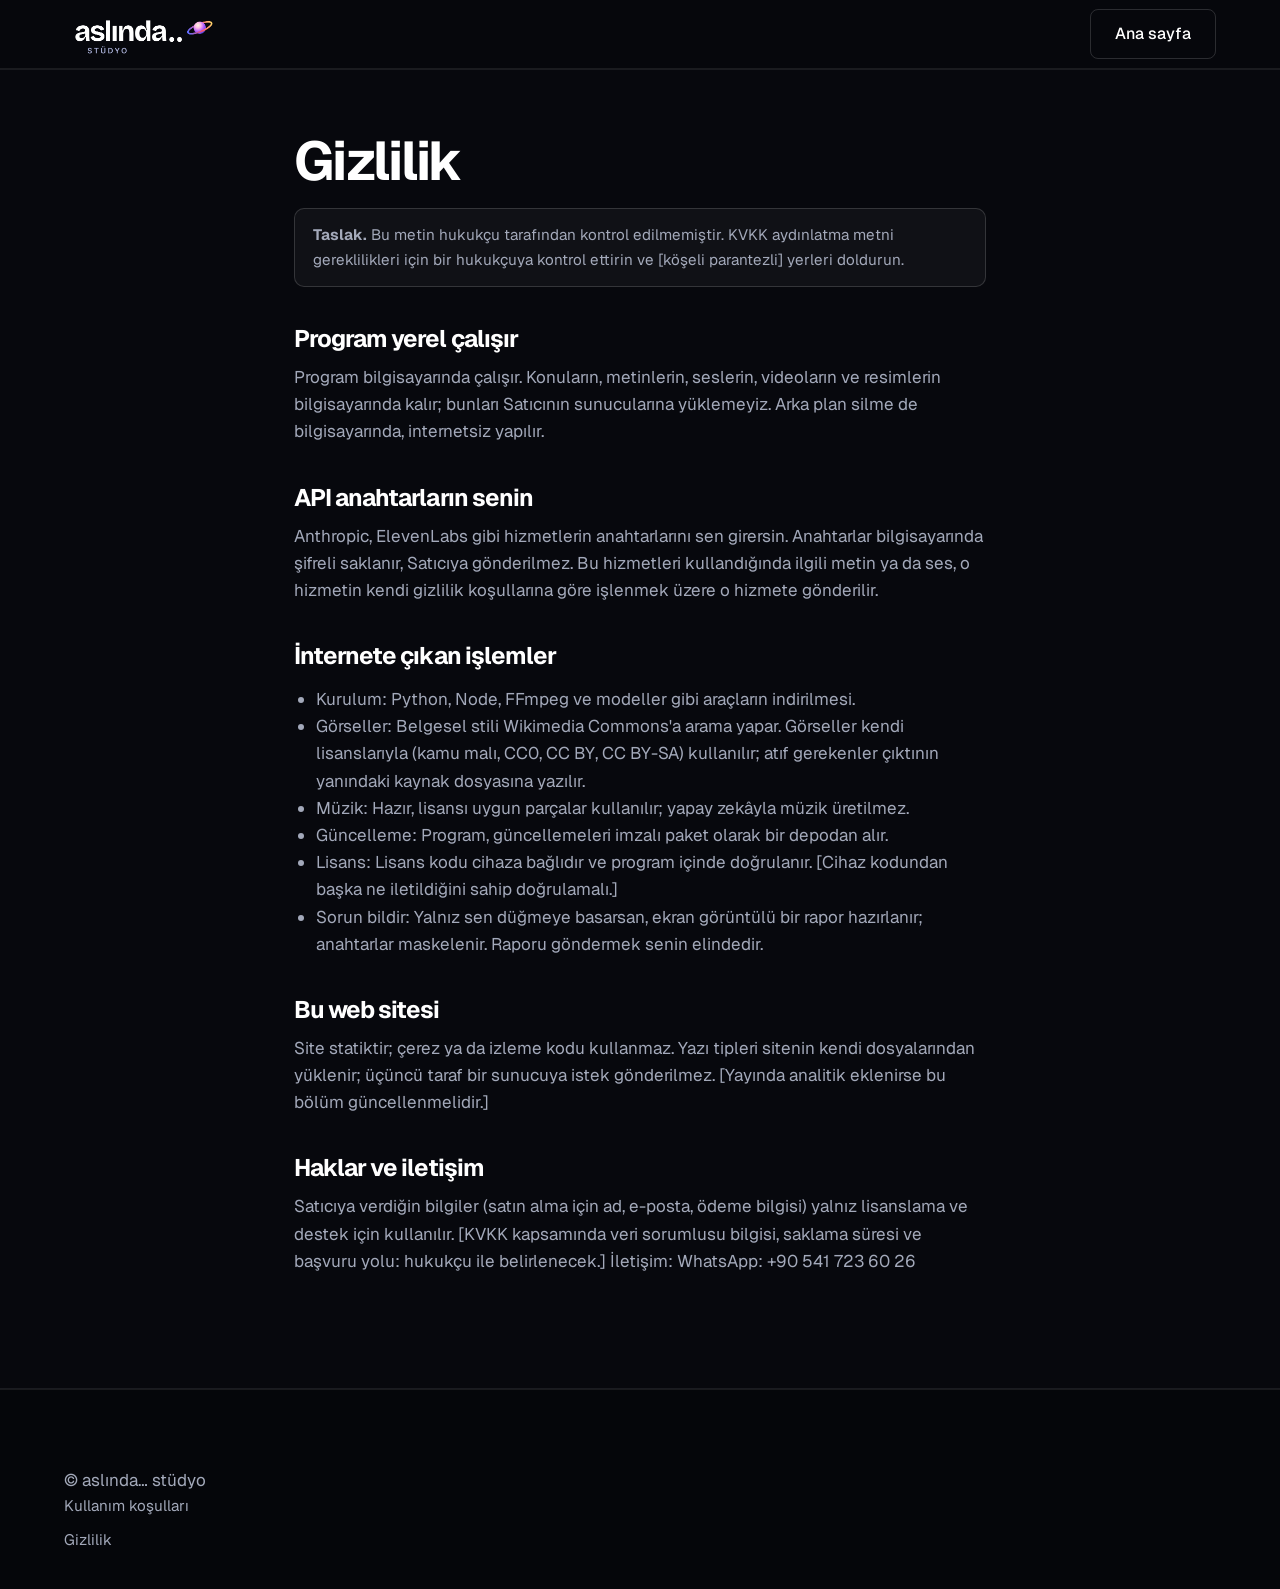
==== commit 3e1cb070: "Add files via upload" ====
--- a/gizlilik.html
+++ b/gizlilik.html
@@ -1,17 +1,18 @@
-﻿<!doctype html>
+<!doctype html>
 <html lang="tr">
 <head>
 <meta charset="utf-8">
 <meta name="viewport" content="width=device-width,initial-scale=1">
-<title>Gizlilik | aslında… stüdyo</title>
+<title>Gizlilik | aslında… stüdyo</title><link rel="icon" type="image/svg+xml" href="medya/marka/ikon.svg">
 <meta name="robots" content="noindex">
-<link rel="preconnect" href="https://fonts.googleapis.com">
-<link rel="preconnect" href="https://fonts.gstatic.com" crossorigin>
-<link href="https://fonts.googleapis.com/css2?family=Gloock&family=Schibsted+Grotesk:wght@400;500;700&display=swap" rel="stylesheet">
+
+<link rel="stylesheet" href="font/font.css">
+
 <link rel="stylesheet" href="stil.css">
 </head>
 <body>
-<header class="top"><div class="wrap"><a class="logo" href="index.html"><i aria-hidden="true">a</i>aslında… stüdyo</a><a class="btn sec" href="index.html">Ana sayfa</a></div></header>
+<div class="loader" aria-hidden="true"><div class="loader-in"><img src="medya/marka/ikon.svg" alt="" width="96" height="96"><span class="loader-bar"></span></div></div><script src="gecis.js"></script>
+<header class="top"><div class="wrap"><a class="logo" href="index.html"><img src="medya/marka/logo.png" alt="aslında… stüdyo" width="1241" height="446"></a><a class="btn sec" href="index.html">Ana sayfa</a></div></header>
 <div class="band" aria-hidden="true"></div>
 <main class="legal"><div class="wrap">
 <h1>Gizlilik</h1>
@@ -34,14 +35,14 @@
 </ul>
 
 <h2>Bu web sitesi</h2>
-<p>Site statiktir; çerez ya da izleme kodu kullanmaz. Yazı tipleri Google Fonts'tan yüklenir, bu nedenle tarayıcın Google'a yazı tipi isteği gönderir. [Yayında analitik eklenirse bu bölüm güncellenmelidir.]</p>
+<p>Site statiktir; çerez ya da izleme kodu kullanmaz. Yazı tipleri sitenin kendi dosyalarından yüklenir; üçüncü taraf bir sunucuya istek gönderilmez. [Yayında analitik eklenirse bu bölüm güncellenmelidir.]</p>
 
 <h2>Haklar ve iletişim</h2>
-<p>Satıcıya verdiğin bilgiler (satın alma için ad, e-posta, ödeme bilgisi) yalnız lisanslama ve destek için kullanılır. [KVKK kapsamında veri sorumlusu bilgisi, saklama süresi ve başvuru yolu: hukukçu ile belirlenecek.] İletişim: [E-POSTA ADRESİ]</p>
+<p>Satıcıya verdiğin bilgiler (satın alma için ad, e-posta, ödeme bilgisi) yalnız lisanslama ve destek için kullanılır. [KVKK kapsamında veri sorumlusu bilgisi, saklama süresi ve başvuru yolu: hukukçu ile belirlenecek.] İletişim: WhatsApp: +90 541 723 60 26</p>
 </div></main>
 <div class="band" aria-hidden="true"></div>
 <footer><div class="wrap"><p>© aslında… stüdyo</p><nav aria-label="Yasal"><a href="kosullar.html">Kullanım koşulları</a><a href="gizlilik.html">Gizlilik</a></nav></div></footer>
 </body>
 </html>
-
-
+
+
--- a/font/font.css
+++ b/font/font.css
@@ -0,0 +1,5 @@
+/* Geist (SIL OFL 1.1), self-hosted from @fontsource-variable 5.2.5 */
+@font-face{font-family:"Geist Variable";font-style:normal;font-display:swap;font-weight:100 900;src:url(geist-latin-ext.woff2) format("woff2-variations");unicode-range:U+0100-02BA,U+02BD-02C5,U+02C7-02CC,U+02CE-02D7,U+02DD-02FF,U+0304,U+0308,U+0329,U+1D00-1DBF,U+1E00-1E9F,U+1EF2-1EFF,U+2020,U+20A0-20AB,U+20AD-20C0,U+2113,U+2C60-2C7F,U+A720-A7FF}
+@font-face{font-family:"Geist Variable";font-style:normal;font-display:swap;font-weight:100 900;src:url(geist-latin.woff2) format("woff2-variations");unicode-range:U+0000-00FF,U+0131,U+0152-0153,U+02BB-02BC,U+02C6,U+02DA,U+02DC,U+0304,U+0308,U+0329,U+2000-206F,U+20AC,U+2122,U+2191,U+2193,U+2212,U+2215,U+FEFF,U+FFFD}
+@font-face{font-family:"Geist Mono Variable";font-style:normal;font-display:swap;font-weight:100 900;src:url(geist-mono-latin-ext.woff2) format("woff2-variations");unicode-range:U+0100-02BA,U+02BD-02C5,U+02C7-02CC,U+02CE-02D7,U+02DD-02FF,U+0304,U+0308,U+0329,U+1D00-1DBF,U+1E00-1E9F,U+1EF2-1EFF,U+2020,U+20A0-20AB,U+20AD-20C0,U+2113,U+2C60-2C7F,U+A720-A7FF}
+@font-face{font-family:"Geist Mono Variable";font-style:normal;font-display:swap;font-weight:100 900;src:url(geist-mono-latin.woff2) format("woff2-variations");unicode-range:U+0000-00FF,U+0131,U+0152-0153,U+02BB-02BC,U+02C6,U+02DA,U+02DC,U+0304,U+0308,U+0329,U+2000-206F,U+20AC,U+2122,U+2191,U+2193,U+2212,U+2215,U+FEFF,U+FFFD}
--- a/stil.css
+++ b/stil.css
@@ -1,193 +1,214 @@
-﻿/* aslında… stüdyo tanıtım sitesi. Dünya: markanın kendi Reels video kimliği.
-   Zemin lacivert #0a0e1c, beyaz kalın Inter 800 (başlıklar), imza gradyanı yalnız vurguda, sıcak amber tek eylem rengi.
-   Hareket: transform/opacity/renk; prefers-reduced-motion'da hepsi kapalı, içerik varsayılan olarak görünür. */
+/* aslında… stüdyo tanıtım sitesi. Yön: aslında kimliği + Vercel sadeliği + Apple anlatımı.
+   Zemin #07080d, 1px çizgi düzeni, Geist; renk yalnız vurguda (imza gradyanı + gezegen logosu), tek birincil eylem beyaz.
+   Hareket: transform/opacity (+ ölçülü blur); sahneler kaydırma ilerlemesine bağlı (app.js --p), prefers-reduced-motion'da hareket yerine yumuşak fade. */
 
 :root{
-  --bg:#0a0e1c; --bg2:#0d1328; --bg3:#111833;
-  --tx:#fff; --mut:#b4bcd8; --mut2:#8f99bd;
-  --line:rgba(255,255,255,.1); --line2:rgba(255,255,255,.18);
-  --surf:rgba(255,255,255,.035); --surf2:rgba(255,255,255,.06);
-  --blue:#5d6bff; --vio:#b45cff; --rose:#ff4f6d; --amber:#ffd36b; --amber-h:#ffe29a;
+  --bg:#07080d; --bg2:#0b0d14; --bg3:#10131c;
+  --tx:#fff; --mut:#a3a9ba; --mut2:#8189a0;
+  --line:rgba(255,255,255,.08); --line2:rgba(255,255,255,.15);
+  --surf:rgba(255,255,255,.025); --surf2:rgba(255,255,255,.055);
+  --blue:#5d6bff; --vio:#b45cff; --rose:#ff4f6d;
   --grad:linear-gradient(90deg,#5d6bff,#b45cff,#ff4f6d);
-  --font:"Inter","Segoe UI",system-ui,-apple-system,sans-serif;
+  --font:"Geist Variable","Geist","Inter","Segoe UI",system-ui,-apple-system,sans-serif;
+  --mono:"Geist Mono Variable","Geist Mono",ui-monospace,"Cascadia Mono",Consolas,monospace;
   --ease:cubic-bezier(.16,1,.3,1);
   --pad:clamp(20px,5vw,72px);
+  --r:12px;
 }
 *{box-sizing:border-box}
-html{scroll-behavior:smooth;scrollbar-color:#2b3566 var(--bg);scrollbar-width:thin;background:var(--bg)}
-body{margin:0;background:var(--bg);color:var(--tx);font:400 17px/1.6 var(--font);-webkit-font-smoothing:antialiased;overflow-x:hidden;caret-color:var(--vio)}
+html{scroll-behavior:smooth;scrollbar-color:#2a2f45 var(--bg);scrollbar-width:thin;background:var(--bg)}
+body{margin:0;background:var(--bg);color:var(--tx);font:400 17px/1.6 var(--font);-webkit-font-smoothing:antialiased;overflow-x:hidden;caret-color:var(--vio);font-feature-settings:"ss01","cv11"}
 img,video,svg{max-width:100%}
 video{display:block}
-a{color:var(--amber);text-underline-offset:3px;text-decoration-thickness:1px}
-a:hover{color:var(--amber-h)}
+a{color:#fff;text-underline-offset:3px;text-decoration-thickness:1px}
+a:hover{color:#fff;text-decoration-color:var(--vio)}
 ::selection{background:var(--vio);color:#fff}
-:focus-visible{outline:2px solid var(--amber);outline-offset:3px;border-radius:4px}
+:focus-visible{outline:2px solid #c9ceff;outline-offset:3px;border-radius:4px}
 h1,h2,h3,h4{font-family:var(--font);margin:0;text-wrap:balance;color:var(--tx)}
-h1{font-weight:800;font-size:clamp(2.9rem,6.4vw,5.6rem);line-height:1.02;letter-spacing:-.035em}
-h2{font-weight:800;font-size:clamp(2rem,4.2vw,3.4rem);line-height:1.08;letter-spacing:-.03em}
-h3{font-weight:700;font-size:1.3rem;line-height:1.2;letter-spacing:-.015em}
-h4{font-weight:600;font-size:1.05rem;line-height:1.3}
+h1{font-weight:700;font-size:clamp(2.9rem,7.2vw,6rem);line-height:1;letter-spacing:-.04em}
+h2{font-weight:700;font-size:clamp(2.1rem,4.8vw,4rem);line-height:1.04;letter-spacing:-.04em}
+h3{font-weight:600;font-size:1.3rem;line-height:1.2;letter-spacing:-.02em}
+h4{font-weight:600;font-size:1.05rem;line-height:1.3;letter-spacing:-.01em}
 p{margin:0 0 1em;max-width:62ch;text-wrap:pretty}
 .wrap{padding-inline:var(--pad);max-width:1280px;margin-inline:auto;position:relative}
 section[id]{--hh:68px;scroll-margin-top:calc(var(--hh) + 28px - clamp(64px,9vw,128px))}
 #top{scroll-margin-top:0}#ozellikler,#iletisim{scroll-margin-top:calc(var(--hh) + 28px)}
 @media(max-width:640px){section[id]{--hh:108px}}
-.sec{padding-block:clamp(64px,9vw,128px)}
-.shead{max-width:760px}
-.lede{color:var(--mut);margin-top:18px;font-size:1.1rem}
-.skip{position:absolute;left:12px;top:-60px;background:var(--amber);color:var(--bg);padding:10px 16px;border-radius:8px;z-index:99;font-weight:700}
+.sec{padding-block:clamp(72px,11vw,168px)}
+.shead{max-width:820px}
+.lede{color:var(--mut);margin-top:22px;font-size:1.15rem}
+.skip{position:absolute;left:12px;top:-60px;background:#fff;color:var(--bg);padding:10px 16px;border-radius:8px;z-index:99;font-weight:700}
 .skip:focus{top:12px}
 .skip:hover{color:var(--bg)}
-.band{height:1px;background:linear-gradient(90deg,transparent,rgba(93,107,255,.5) 30%,rgba(180,92,255,.5) 60%,transparent)}
+.band{height:1px;background:var(--line)}
+/* 1px sütun çizgileri (yalnız geniş ekran) */
+@media(min-width:1340px){
+  body::before{content:"";position:fixed;inset:0;z-index:0;pointer-events:none;width:min(1280px,100%);margin-inline:auto;border-inline:1px solid var(--line)}
+  main,footer{position:relative;z-index:1}
+}
 
 /* ---------- düğmeler ---------- */
-.btn{display:inline-flex;align-items:center;justify-content:center;gap:10px;font:600 1rem/1 var(--font);min-height:52px;padding:16px 26px;border-radius:12px;text-decoration:none;border:1px solid var(--line2);color:var(--tx);background:transparent;cursor:pointer;transition:transform .25s var(--ease),background .2s,border-color .2s,box-shadow .25s var(--ease)}
-.btn svg{width:20px;height:20px;flex:none;transition:transform .3s var(--ease)}
+.btn{display:inline-flex;align-items:center;justify-content:center;gap:10px;font:500 1rem/1 var(--font);min-height:50px;padding:15px 24px;border-radius:8px;text-decoration:none;border:1px solid var(--line2);color:#fff;background:transparent;cursor:pointer;transition:transform .25s var(--ease),background .2s,border-color .2s,box-shadow .25s var(--ease)}
+.btn svg{width:18px;height:18px;flex:none;transition:transform .3s var(--ease)}
 .btn:hover{background:var(--surf2);border-color:rgba(255,255,255,.32);color:#fff}
 .btn:active{transform:translateY(1px)}
-.btn.pri{background:var(--amber);border-color:var(--amber);color:#0a0e1c;font-weight:800;box-shadow:0 14px 30px -14px rgba(255,211,107,.55)}
-.btn.pri:hover{background:var(--amber-h);border-color:var(--amber-h);color:#0a0e1c;transform:translateY(-2px);box-shadow:0 20px 34px -14px rgba(255,211,107,.6)}
+.btn.pri{background:#fff;border-color:#fff;color:#07080d;font-weight:600}
+.btn.pri:hover{background:#dfe2ec;border-color:#dfe2ec;color:#07080d}
 .btn.pri:hover svg{transform:translateY(3px)}
-.btn.sm{min-height:44px;padding:11px 18px;font-size:.95rem;border-radius:10px}
+.btn.sm{min-height:44px;padding:11px 18px;font-size:.95rem}
 
 /* ---------- üst çubuk ---------- */
-header.top{position:sticky;top:0;z-index:50;background:rgba(10,14,28,.82);backdrop-filter:blur(14px);-webkit-backdrop-filter:blur(14px);border-bottom:1px solid var(--line)}
+header.top{position:sticky;top:0;z-index:50;background:rgba(7,8,13,.8);backdrop-filter:blur(14px);-webkit-backdrop-filter:blur(14px);border-bottom:1px solid var(--line)}
 header.top .wrap{display:flex;align-items:center;gap:24px;min-height:68px;max-width:1376px}
-.prog{position:absolute;left:0;bottom:-1px;height:2px;width:100%;background:var(--grad);transform:scaleX(0);transform-origin:0 50%}
-.logo{display:flex;align-items:center;gap:12px;font:800 1.1rem var(--font);color:var(--tx);text-decoration:none;margin-right:auto;letter-spacing:-.02em}
+.prog{position:absolute;left:0;bottom:-1px;height:1px;width:100%;background:var(--grad);transform:scaleX(0);transform-origin:0 50%}
+.logo{display:flex;align-items:center;gap:12px;font:700 1.1rem var(--font);color:var(--tx);text-decoration:none;margin-right:auto;letter-spacing:-.02em}
 .logo:hover{color:#fff}
-.logo i{width:32px;height:32px;border-radius:9px;background:var(--bg3);color:#fff;display:grid;place-items:center;font:800 1.15rem var(--font);font-style:normal;border:1px solid transparent;border-color:var(--line2)}
-nav.main{display:flex;gap:4px}
-nav.main a{color:var(--mut);text-decoration:none;font-weight:500;padding:10px 12px;border-radius:8px;font-size:.96rem;transition:color .2s,background .2s}
+.logo img{display:block;height:58px;width:auto;margin-block:-8px}
+footer .logo img{height:84px;margin:0 0 4px -10px}
+@media(max-width:600px){.logo img{height:46px}}
+nav.main{display:flex;gap:2px}
+nav.main a{color:var(--mut);text-decoration:none;font-weight:500;padding:10px 12px;border-radius:8px;font-size:.95rem;transition:color .2s,background .2s}
 nav.main a:hover{background:var(--surf2);color:#fff}
 
 /* ---------- hero ---------- */
-.hero{position:relative;padding-top:clamp(36px,5vw,72px);overflow:hidden;isolation:isolate}
-.hero::before{content:"";position:absolute;z-index:-1;inset:-10% -10% auto -10%;height:120%;background:radial-gradient(60% 50% at 18% 0%,rgba(93,107,255,.26),transparent 70%),radial-gradient(45% 45% at 88% 38%,rgba(255,79,109,.14),transparent 70%)}
-.hero-top{display:grid;grid-template-columns:minmax(0,1.25fr) minmax(280px,.75fr);gap:clamp(24px,5vw,72px);align-items:end;max-width:1376px}
-h1 .w{display:inline-block;transition:color .35s,text-shadow .35s}
+.hero{position:relative;padding-top:clamp(48px,7vw,104px);overflow:hidden;isolation:isolate}
+.hero::before{content:"";position:absolute;z-index:-2;inset:-10% -10% auto -10%;height:110%;background:radial-gradient(55% 45% at 20% 0%,rgba(93,107,255,.2),transparent 70%),radial-gradient(40% 40% at 86% 36%,rgba(255,79,109,.09),transparent 70%)}
+.hero::after{content:"";position:absolute;z-index:-1;inset:0;background-image:linear-gradient(var(--line) 1px,transparent 1px),linear-gradient(90deg,var(--line) 1px,transparent 1px);background-size:80px 80px;background-position:center top;-webkit-mask-image:radial-gradient(70% 60% at 50% 20%,#000,transparent 75%);mask-image:radial-gradient(70% 60% at 50% 20%,#000,transparent 75%);opacity:.7}
+.hero-top{display:grid;grid-template-columns:minmax(0,1.3fr) minmax(280px,.7fr);gap:clamp(24px,5vw,72px);align-items:end;max-width:1376px}
+h1 .w{display:inline-block;transition:text-shadow .35s,filter .35s}
 h1 .acc .w{background:var(--grad);-webkit-background-clip:text;background-clip:text;-webkit-text-fill-color:transparent;color:transparent}
-h1 .w.on{color:var(--amber);text-shadow:0 0 28px rgba(180,92,255,.55)}
+h1 .w.on{text-shadow:0 0 36px rgba(180,92,255,.7)}
 h1 .acc .w.on{filter:brightness(1.3) drop-shadow(0 0 16px rgba(180,92,255,.55))}
 .hero .lead{font-size:1.2rem;color:var(--mut);margin-bottom:24px}
 .cta{display:flex;flex-wrap:wrap;gap:12px}
-.fine{display:flex;flex-wrap:wrap;gap:8px;margin:20px 0 0;padding:0;list-style:none;font-size:.88rem;color:var(--mut)}
-.fine li{padding:6px 12px;border:1px solid var(--line);border-radius:999px;background:var(--surf)}
-.stagebox{position:relative;max-width:1376px;margin:clamp(36px,5vw,64px) auto 0;padding-bottom:0}
+.fine{display:flex;flex-wrap:wrap;gap:8px;margin:22px 0 0;padding:0;list-style:none;font:400 .76rem/1.2 var(--mono);color:var(--mut2)}
+.fine li{padding:7px 11px;border:1px solid var(--line);border-radius:6px;background:var(--surf)}
+.stagebox{position:relative;max-width:1376px;margin:clamp(48px,7vw,104px) auto 0;padding-bottom:0}
 .orbit{position:absolute;left:50%;top:46%;width:min(1100px,130vw);aspect-ratio:1;translate:-50% -50%;pointer-events:none;z-index:0}
-.orbit b{position:absolute;inset:0;border-radius:50%;border:1px solid rgba(255,255,255,.07)}
-.orbit b+b{inset:12%;border-color:rgba(180,92,255,.12)}
-.orbit i{position:absolute;inset:0;animation:spin 46s linear infinite}
-.orbit i+i{inset:12%;animation-duration:32s;animation-direction:reverse}
-.orbit i::after{content:"";position:absolute;top:-4px;left:50%;width:8px;height:8px;border-radius:50%;background:var(--amber);box-shadow:0 0 14px rgba(255,211,107,.7)}
-.orbit i+i::after{background:var(--vio);box-shadow:0 0 14px rgba(180,92,255,.8)}
-.frieze{position:relative;z-index:1;display:grid;grid-template-columns:repeat(4,minmax(0,1fr));gap:clamp(12px,2.6vw,36px);max-width:1120px;margin-inline:auto;padding-inline:var(--pad);align-items:start}
+.orbit b{position:absolute;inset:0;border-radius:50%;border:1px solid rgba(255,255,255,.06)}
+.orbit b+b{inset:12%;border-color:rgba(180,92,255,.1)}
+.orbit i{display:none}
+.frieze{position:relative;z-index:1;display:grid;grid-template-columns:repeat(4,minmax(0,1fr));gap:clamp(12px,2.6vw,36px);max-width:1120px;margin-inline:auto;padding-inline:var(--pad);align-items:start;--hp:0}
 
 /* telefon çerçevesi */
-.ph{margin:0;position:relative;padding:6px;border-radius:30px;background:linear-gradient(180deg,#171e3c,#0e1329);border:1px solid var(--line2);box-shadow:0 36px 60px -28px rgba(0,0,0,.85),0 0 0 1px rgba(0,0,0,.4)}
+.ph{margin:0;position:relative;padding:6px;border-radius:30px;background:linear-gradient(180deg,#161a2c,#0c0f1b);border:1px solid var(--line2);box-shadow:0 36px 60px -28px rgba(0,0,0,.85),0 0 0 1px rgba(0,0,0,.4)}
 .frieze .ph:nth-child(even){margin-top:clamp(0px,4vw,56px)}
-.ph .vid{border-radius:24px;overflow:hidden;background:#05070f}
-.ph video,.ph .bos{width:100%;aspect-ratio:9/16;object-fit:cover;display:block;background:#05070f}
-
-/* ---------- program (gerçek ekranlar) ---------- */
-.win{margin:0;border-radius:16px;border:1px solid var(--line2);background:var(--bg2);overflow:hidden;box-shadow:0 40px 80px -40px rgba(0,0,0,.9),0 0 0 1px rgba(0,0,0,.3)}
-.win.big{margin-top:clamp(32px,4vw,56px);box-shadow:0 50px 100px -40px rgba(93,107,255,.35),0 40px 80px -40px rgba(0,0,0,.9)}
-.win .bar{display:flex;align-items:center;gap:7px;padding:11px 14px;border-bottom:1px solid var(--line);background:rgba(255,255,255,.03)}
-.win .bar span{width:10px;height:10px;border-radius:50%;background:rgba(255,255,255,.18)}
-.win .bar em{margin-left:10px;font-style:normal;font-size:.8rem;color:var(--mut2)}
+.frieze .ph{translate:0 calc(var(--hp) * var(--k,-40px))}
+.frieze .ph:nth-child(1){--k:-30px}.frieze .ph:nth-child(2){--k:-110px}.frieze .ph:nth-child(3){--k:-60px}.frieze .ph:nth-child(4){--k:-150px}
+.ph .vid{border-radius:24px;overflow:hidden;background:#05060b}
+.ph video,.ph .bos{width:100%;aspect-ratio:9/16;object-fit:cover;display:block;background:#05060b}
+
+/* ---------- program: sahne ---------- */
+#program .shead{max-width:1040px}
+#program h2{font-size:clamp(2.4rem,6.2vw,5.4rem);line-height:1.02}
+[data-scrub] .sw{display:inline;opacity:1}
+.scene{position:relative;height:190vh;margin-top:clamp(36px,5vw,72px)}
+.scene-in{position:sticky;top:76px;height:calc(100vh - 92px);min-height:420px;display:grid;place-items:center;padding-inline:var(--pad)}
+.demo{--s0:.58;margin:0;width:min(100%,1280px,calc((100vh - 120px) * 16 / 9));border-radius:16px;overflow:hidden;border:1px solid var(--line2);background:#05060b;box-shadow:0 60px 120px -50px rgba(93,107,255,.35),0 40px 80px -40px rgba(0,0,0,.9);aspect-ratio:16/9;transform-origin:50% 50%;transform:scale(calc(var(--s0) + (1 - var(--s0)) * var(--p,1)));will-change:transform}
+.demo video{display:block;width:100%;height:100%;object-fit:cover}
+.win{margin:0;border-radius:var(--r);border:1px solid var(--line2);background:var(--bg2);overflow:hidden;box-shadow:0 40px 80px -40px rgba(0,0,0,.9),0 0 0 1px rgba(0,0,0,.3)}
+.win.big{margin-top:clamp(24px,3vw,40px);box-shadow:0 50px 100px -50px rgba(93,107,255,.3),0 40px 80px -40px rgba(0,0,0,.9)}
+.win .bar{display:flex;align-items:center;gap:7px;padding:11px 14px;border-bottom:1px solid var(--line);background:rgba(255,255,255,.025)}
+.win .bar span{width:9px;height:9px;border-radius:50%;background:rgba(255,255,255,.16)}
+.win .bar em{margin-left:10px;font:400 .74rem/1 var(--mono);color:var(--mut2)}
 .shot{display:block;overflow:hidden}
 .shot img{display:block;width:100%;height:auto}
-.duo{display:grid;grid-template-columns:minmax(0,1.25fr) minmax(0,.75fr);gap:clamp(28px,5vw,72px);align-items:center;margin-top:clamp(28px,4vw,48px)}
+.duo{display:grid;grid-template-columns:minmax(0,1.25fr) minmax(0,.75fr);gap:clamp(28px,5vw,72px);align-items:center;margin-top:clamp(40px,6vw,96px)}
 .pts{list-style:none;margin:0;padding:0;display:grid;gap:0}
-.pts li{padding:20px 0;border-top:1px solid var(--line)}
+.pts li{padding:22px 0;border-top:1px solid var(--line)}
 .pts li:last-child{border-bottom:1px solid var(--line)}
 .pts h3{font-size:1.1rem;margin-bottom:6px}
 .pts p{margin:0;color:var(--mut);font-size:.97rem}
 
 /* ---------- tarzlar ---------- */
-.show{background:linear-gradient(180deg,var(--bg2),var(--bg) 100%);position:relative;isolation:isolate}
-.show::before{content:"";position:absolute;z-index:-1;inset:0;background:radial-gradient(50% 60% at 85% 50%,rgba(180,92,255,.16),transparent 70%)}
-.show-grid{display:grid;grid-template-columns:minmax(0,1.1fr) minmax(0,.9fr);gap:clamp(32px,6vw,96px);align-items:center;margin-top:clamp(32px,4vw,56px)}
-.styles{display:grid;gap:10px}
-.styles button{display:grid;grid-template-columns:52px 1fr;gap:4px 18px;align-items:center;text-align:left;font:inherit;color:#fff;background:var(--surf);border:1px solid var(--line);border-radius:16px;padding:12px 18px 12px 12px;cursor:pointer;transition:background .25s,border-color .25s,transform .3s var(--ease)}
+.show{position:relative;isolation:isolate}
+.show::before{content:"";position:absolute;z-index:-1;inset:0;background:radial-gradient(45% 55% at 82% 50%,rgba(180,92,255,.1),transparent 70%)}
+.show-grid{display:grid;grid-template-columns:minmax(0,1.1fr) minmax(0,.9fr);gap:clamp(32px,6vw,96px);align-items:start;margin-top:clamp(40px,5vw,72px)}
+.styles{display:grid;gap:8px}
+.styles button{display:grid;grid-template-columns:52px 1fr;gap:4px 18px;align-items:center;text-align:left;font:inherit;color:#fff;background:var(--surf);border:1px solid var(--line);border-radius:var(--r);padding:12px 18px 12px 12px;cursor:pointer;transition:background .25s,border-color .25s,transform .3s var(--ease)}
 .styles button:hover{border-color:var(--line2);background:var(--surf2)}
-.styles .th{grid-row:1/3;width:52px;aspect-ratio:9/16;background:var(--bg3) center/cover no-repeat;border-radius:9px;display:grid;place-items:center;font:800 1.4rem var(--font);font-style:normal;color:var(--vio)}
+.styles .th{grid-row:1/3;width:52px;aspect-ratio:9/16;background:var(--bg3) center/cover no-repeat;border-radius:8px;display:grid;place-items:center;font:700 1.4rem var(--font);font-style:normal;color:var(--vio)}
 .styles .th.blank{font-size:0;background:var(--bg3) url(medya/arayuz-reels.jpg) 30% 0/cover}
-.styles b{font:700 1.15rem/1.2 var(--font);letter-spacing:-.01em;align-self:end}
+.styles b{font:600 1.15rem/1.2 var(--font);letter-spacing:-.015em;align-self:end}
 .styles span.d{font-size:.93rem;color:var(--mut);align-self:start;max-width:50ch}
-.styles button[aria-selected="true"]{border:1px solid rgba(141,155,255,.7);background:rgba(93,107,255,.14);box-shadow:0 24px 48px -28px rgba(180,92,255,.55)}
-.stage{justify-self:center;width:min(100%,340px)}
+.styles button[aria-selected="true"]{border-color:rgba(255,255,255,.4);background:rgba(255,255,255,.06)}
+.stage{justify-self:center;width:min(100%,360px);position:sticky;top:100px}
 .stage .ph.swap{animation:swap .6s var(--ease)}
-.stage .bos{display:grid;place-content:center;gap:14px;text-align:center;padding:24px;background:linear-gradient(rgba(10,14,28,.82),rgba(10,14,28,.9)),url(medya/arayuz-reels.jpg) 28% 0/cover;color:var(--mut)}
-.stage .bos .q{display:none;width:64px;height:64px;margin-inline:auto;border-radius:50%;display:grid;place-items:center;font:800 1.9rem var(--font);color:#fff;border:1px solid transparent;background:linear-gradient(var(--bg2),var(--bg2)) padding-box,var(--grad) border-box}
+.stage .bos{display:grid;place-content:center;gap:14px;text-align:center;padding:24px;background:linear-gradient(rgba(7,8,13,.82),rgba(7,8,13,.9)),url(medya/arayuz-reels.jpg) 28% 0/cover;color:var(--mut)}
+.stage .bos .q{display:none}
 .stage .bos p{margin:0;font-size:.98rem}
 .cap-t{margin:16px 0 0;color:var(--mut);font-size:.95rem;text-align:center;max-width:none}
 
 /* ---------- süreç ---------- */
-.steps{display:grid;grid-template-columns:repeat(5,minmax(0,1fr));gap:clamp(16px,2.4vw,36px);margin:clamp(40px,5vw,72px) 0 0;padding:0;list-style:none;position:relative}
+.steps{display:grid;grid-template-columns:repeat(5,minmax(0,1fr));gap:clamp(16px,2.4vw,36px);margin:clamp(48px,6vw,88px) 0 0;padding:0;list-style:none;position:relative}
 .steps li{position:relative;display:flex;flex-direction:column;gap:16px}
-.steps li:not(:last-child)::after{content:"";position:absolute;top:23px;left:62px;right:calc(-1 * clamp(16px,2.4vw,36px) + 14px);height:1px;background:linear-gradient(90deg,var(--line2),var(--line))}
-.nb{width:48px;height:48px;border-radius:50%;display:grid;place-items:center;font:800 1.1rem var(--font);color:#fff;border:1.5px solid var(--line2);background:var(--bg2);font-variant-numeric:tabular-nums}
+.steps li:not(:last-child)::after{content:"";position:absolute;top:23px;left:62px;right:calc(-1 * clamp(16px,2.4vw,36px) + 14px);height:1px;background:var(--line2);transform-origin:0 50%;transition:background .6s var(--ease)}
+.nb{width:48px;height:48px;border-radius:50%;display:grid;place-items:center;font:500 .95rem var(--mono);color:#fff;border:1px solid var(--line2);background:var(--bg);font-variant-numeric:tabular-nums;transition:border-color .5s var(--ease),background .5s var(--ease),box-shadow .5s var(--ease)}
 .steps h3{font-size:1.15rem;margin-bottom:6px}
 .steps p{font-size:.95rem;color:var(--mut);margin:0}
+.js .steps li>div{transition:opacity .7s var(--ease),translate .7s var(--ease)}
+.js .steps li:not(.lit)>div{opacity:.25;translate:0 10px}
+.js .steps li:not(.lit) .nb{opacity:.5}
+.steps li.lit .nb{border-color:transparent;background:linear-gradient(var(--bg),var(--bg)) padding-box,var(--grad) border-box;box-shadow:0 0 30px -6px rgba(180,92,255,.5)}
+.steps li.lit:not(:last-child)::after{background:linear-gradient(90deg,#b45cff,var(--line2))}
 
 /* ---------- özellikler ---------- */
-.lead-f{display:grid;grid-template-columns:minmax(0,1.1fr) minmax(0,.9fr);gap:clamp(24px,4vw,56px);align-items:center;margin-top:clamp(36px,5vw,64px);padding:clamp(28px,4vw,56px);border-radius:24px;border:1px solid var(--line2);background:radial-gradient(60% 120% at 100% 0%,rgba(93,107,255,.22),transparent 65%),radial-gradient(50% 90% at 0% 100%,rgba(255,79,109,.1),transparent 70%),var(--bg2);overflow:hidden}
-.lead-f h3{font-size:clamp(1.7rem,3vw,2.4rem);font-weight:800;letter-spacing:-.03em;margin-bottom:14px}
-.lead-f p{color:var(--mut);font-size:1.08rem;max-width:46ch;margin:0}
+.lead-f{display:grid;grid-template-columns:minmax(0,1.1fr) minmax(0,.9fr);gap:clamp(24px,4vw,56px);align-items:center;margin-top:clamp(40px,5vw,72px);padding:clamp(28px,4.4vw,64px);border-radius:16px;border:1px solid var(--line2);background:radial-gradient(60% 120% at 100% 0%,rgba(93,107,255,.14),transparent 65%),var(--bg2);overflow:hidden}
+.lead-f h3{font-size:clamp(1.8rem,3.4vw,2.8rem);font-weight:700;letter-spacing:-.04em;margin-bottom:16px}
+.lead-f p{color:var(--mut);font-size:1.1rem;max-width:46ch;margin:0}
 .lf-art{position:relative;aspect-ratio:1;max-width:300px;width:100%;justify-self:center}
-.lf-art .ring{position:absolute;border-radius:50%;border:1px solid rgba(255,255,255,.12);inset:0}
-.lf-art .r2{inset:15%;border-color:rgba(180,92,255,.28)}
-.lf-art .r3{inset:30%;border-color:rgba(93,107,255,.4)}
+.lf-art .ring{position:absolute;border-radius:50%;border:1px solid rgba(255,255,255,.1);inset:0}
+.lf-art .r2{inset:15%;border-color:rgba(180,92,255,.26)}
+.lf-art .r3{inset:30%;border-color:rgba(93,107,255,.38)}
 .lf-art .dot{position:absolute;inset:0;animation:spin 18s linear infinite}
-.lf-art .dot::after{content:"";position:absolute;top:-4px;left:50%;width:8px;height:8px;border-radius:50%;background:var(--amber);box-shadow:0 0 12px rgba(255,211,107,.7)}
+.lf-art .dot::after{content:"";position:absolute;top:-4px;left:50%;width:8px;height:8px;border-radius:50%;background:#fff;box-shadow:0 0 12px rgba(255,255,255,.55)}
 .lf-art .d2{inset:15%;animation-duration:12s;animation-direction:reverse}
 .lf-art .d2::after{background:var(--vio);box-shadow:0 0 12px rgba(180,92,255,.8)}
 .lf-art .d3{inset:30%;animation-duration:8s}
 .lf-art .d3::after{background:var(--rose);box-shadow:0 0 12px rgba(255,79,109,.8)}
-.lf-art .core{position:absolute;inset:40%;border-radius:50%;display:grid;place-items:center;border:1.5px solid var(--line2);background:var(--bg2)}
+.lf-art .core{position:absolute;inset:40%;border-radius:50%;display:grid;place-items:center;border:1px solid var(--line2);background:var(--bg2)}
 .lf-art .core svg{width:42%;height:42%;fill:#fff;margin-left:6%}
-.groups{margin-top:clamp(32px,4vw,56px)}
-.grp{display:grid;grid-template-columns:minmax(0,.34fr) minmax(0,1fr);gap:clamp(20px,4vw,56px);padding-block:clamp(28px,3.4vw,44px);border-top:1px solid var(--line)}
+.groups{margin-top:clamp(40px,5vw,72px)}
+.grp{display:grid;grid-template-columns:minmax(0,.34fr) minmax(0,1fr);gap:clamp(20px,4vw,56px);padding-block:clamp(32px,4vw,52px);border-top:1px solid var(--line)}
 .grp:last-child{border-bottom:1px solid var(--line)}
-.grp>h3{font-size:1.5rem;font-weight:800;letter-spacing:-.025em;position:sticky;top:96px;align-self:start}
+.grp>h3{font-size:1.5rem;font-weight:700;letter-spacing:-.03em;position:sticky;top:96px;align-self:start}
 .flist{list-style:none;margin:0;padding:0;display:grid;grid-template-columns:repeat(2,minmax(0,1fr));gap:clamp(24px,3vw,40px) clamp(24px,4vw,56px)}
 .flist li{display:grid;grid-template-columns:24px minmax(0,1fr);gap:14px}
-.flist svg{width:24px;height:24px;fill:none;stroke:#8d9bff;stroke-width:1.6;stroke-linecap:round;stroke-linejoin:round;margin-top:2px}
+.flist svg{width:22px;height:22px;fill:none;stroke:#c3c8dc;stroke-width:1.5;stroke-linecap:round;stroke-linejoin:round;margin-top:2px}
 .flist h4{margin-bottom:6px;display:flex;align-items:center;gap:10px;flex-wrap:wrap}
 .flist p{margin:0;color:var(--mut);font-size:.96rem}
-.tag{font-weight:600;font-size:.74rem;letter-spacing:0;padding:3px 8px;border-radius:6px;color:#fff;background:var(--surf2);border:1px solid var(--line2)}
+.tag{font:500 .7rem/1 var(--mono);padding:4px 7px;border-radius:5px;color:#fff;background:var(--surf2);border:1px solid var(--line2)}
 
 /* ---------- fiyat ---------- */
-#fiyat{background:linear-gradient(180deg,var(--bg),var(--bg2) 60%,var(--bg))}
-.plans{display:grid;grid-template-columns:repeat(4,minmax(0,1fr));gap:14px;margin-top:clamp(32px,4vw,56px);align-items:stretch}
-.plan{background:var(--surf);border:1px solid var(--line);border-radius:20px;padding:clamp(22px,2.2vw,30px);display:flex;flex-direction:column;gap:14px;position:relative}
+.plans{display:grid;grid-template-columns:repeat(4,minmax(0,1fr));gap:1px;margin-top:clamp(40px,5vw,72px);align-items:stretch;background:var(--line);border:1px solid var(--line);border-radius:var(--r);overflow:hidden}
+.plan{background:var(--bg);padding:clamp(22px,2.4vw,32px);display:flex;flex-direction:column;gap:14px;position:relative}
 .plan h3{font-size:1.2rem}
-.plan .price{font:800 clamp(2.2rem,3.2vw,3rem)/1 var(--font);letter-spacing:-.03em;font-variant-numeric:tabular-nums;white-space:nowrap}
-.plan .price small{font:500 .88rem var(--font);color:var(--mut2);letter-spacing:0}
+.plan .price{font:600 clamp(2.2rem,3.2vw,3rem)/1 var(--font);letter-spacing:-.04em;font-variant-numeric:tabular-nums;white-space:nowrap}
+.plan .price small{font:400 .8rem var(--mono);color:var(--mut2);letter-spacing:0}
 .plan .sub{margin:0;color:var(--mut);font-size:.95rem}
-.plan ul{margin:0;padding:18px 0 0;border-top:1px solid var(--line);list-style:none;display:grid;gap:10px;font-size:.93rem;flex:1;align-content:start;color:#dfe4f5}
+.plan ul{margin:0;padding:18px 0 0;border-top:1px solid var(--line);list-style:none;display:grid;gap:10px;font-size:.93rem;flex:1;align-content:start;color:#d9ddeb}
 .plan li{display:grid;grid-template-columns:14px 1fr;gap:10px}
-.plan li::before,.req li::before{content:"";flex:none;width:5px;height:10px;margin:.28em 3px 0;border:solid #8d9bff;border-width:0 2px 2px 0;transform:rotate(40deg)}
+.plan li::before,.req li::before{content:"";flex:none;width:5px;height:10px;margin:.28em 3px 0;border:solid #aab1d6;border-width:0 1.5px 1.5px 0;transform:rotate(40deg)}
 .plan .btn{width:100%;margin-top:6px}
-.plan.best{border:1px solid transparent;background:linear-gradient(180deg,#171f45,#0e1430) padding-box,var(--grad) border-box;box-shadow:0 40px 80px -40px rgba(180,92,255,.55)}
+.plan.best{background:linear-gradient(180deg,rgba(93,107,255,.12),transparent 55%),var(--bg)}
+.plan.best::before{content:"";position:absolute;left:0;right:0;top:0;height:2px;background:var(--grad)}
 .plan .sub b{color:#fff}
-.trial{margin-top:24px;padding:20px 24px;background:var(--surf);border:1px solid var(--line);border-radius:14px}
+.trial{margin-top:20px;padding:20px 24px;background:var(--surf);border:1px solid var(--line);border-radius:var(--r)}
 .trial p{margin:0;max-width:none;color:var(--mut)}
 .trial b{color:#fff}
-.subhead{font-size:1.35rem;margin:clamp(40px,5vw,64px) 0 18px}
-.tablewrap{overflow-x:auto;border:1px solid var(--line);border-radius:14px;background:var(--surf)}
+.subhead{font-size:1.35rem;margin:clamp(48px,6vw,80px) 0 18px}
+.tablewrap{overflow-x:auto;border:1px solid var(--line);border-radius:var(--r);background:var(--surf)}
 table{border-collapse:collapse;width:100%;min-width:420px}
 th,td{padding:14px 20px;text-align:left;border-bottom:1px solid var(--line);font-variant-numeric:tabular-nums}
-thead th{background:var(--surf2);color:#fff;font-weight:600;font-size:.92rem}
+thead th{background:var(--surf2);color:var(--mut);font:500 .78rem var(--mono)}
 tbody th{font-weight:600}
-td{color:#dfe4f5}
+td{color:#d9ddeb}
 tbody tr:last-child>*{border-bottom:0}
 .note{color:var(--mut2);font-size:.92rem;margin-top:14px}
-.packs{display:grid;grid-template-columns:repeat(3,minmax(0,1fr));gap:14px}
-.pack{background:var(--surf);border:1px solid var(--line);border-radius:14px;padding:20px 24px;display:flex;justify-content:space-between;align-items:baseline;gap:16px}
-.pack b{font:600 1rem var(--font)}
-.pack span{font:800 1.5rem var(--font);letter-spacing:-.02em;font-variant-numeric:tabular-nums;white-space:nowrap}
+.packs{display:grid;grid-template-columns:repeat(3,minmax(0,1fr));gap:1px;background:var(--line);border:1px solid var(--line);border-radius:var(--r);overflow:hidden}
+.pack{background:var(--bg);padding:20px 24px;display:flex;justify-content:space-between;align-items:baseline;gap:16px}
+.pack b{font:500 1rem var(--font)}
+.pack span{font:600 1.5rem var(--font);letter-spacing:-.03em;font-variant-numeric:tabular-nums;white-space:nowrap}
 .pack i{font-style:normal}
 .lira{display:inline-block;width:.5em;height:.7em;vertical-align:-.02em;margin-left:.12em;color:inherit}
 .plan .sub .lira{width:.55em;height:.75em;margin-left:0}
@@ -195,12 +216,12 @@
 
 /* ---------- indir ---------- */
 #indir{position:relative;isolation:isolate;overflow:hidden}
-#indir::before{content:"";position:absolute;z-index:-1;inset:0;background:radial-gradient(55% 80% at 15% 50%,rgba(93,107,255,.24),transparent 70%),radial-gradient(40% 70% at 95% 40%,rgba(255,79,109,.14),transparent 70%)}
-#indir h2{font-size:clamp(2.2rem,5vw,4rem)}
+#indir::before{content:"";position:absolute;z-index:-1;inset:0;background:radial-gradient(50% 80% at 15% 50%,rgba(93,107,255,.16),transparent 70%),radial-gradient(35% 70% at 95% 40%,rgba(255,79,109,.08),transparent 70%)}
+#indir h2{font-size:clamp(2.4rem,5.6vw,4.8rem)}
 #indir .dl p{color:var(--mut)}
 .dl{display:grid;grid-template-columns:minmax(0,1.1fr) minmax(0,.9fr);gap:clamp(32px,6vw,96px);align-items:center}
 .dl .cta{margin-top:28px}
-.req{background:var(--surf);color:var(--mut);padding:clamp(24px,3vw,36px);border:1px solid var(--line2);border-radius:20px}
+.req{background:var(--surf);color:var(--mut);padding:clamp(24px,3vw,36px);border:1px solid var(--line2);border-radius:var(--r)}
 .req h3{margin-bottom:16px;color:#fff}
 .req ul{margin:0;padding:0;list-style:none;display:grid;gap:12px;font-size:.96rem}
 .req li{display:grid;grid-template-columns:14px 1fr;gap:10px}
@@ -210,25 +231,24 @@
 .faq-grid h2{position:sticky;top:104px}
 .faq{display:grid;border-top:1px solid var(--line)}
 details{border-bottom:1px solid var(--line)}
-summary{cursor:pointer;list-style:none;padding:22px 44px 22px 0;font:600 1.12rem/1.3 var(--font);letter-spacing:-.01em;color:#fff;position:relative}
+summary{cursor:pointer;list-style:none;padding:22px 44px 22px 0;font:500 1.12rem/1.3 var(--font);letter-spacing:-.015em;color:#fff;position:relative}
 summary::-webkit-details-marker{display:none}
-summary::after{content:"";position:absolute;right:8px;top:50%;width:9px;height:9px;border-right:2px solid var(--mut);border-bottom:2px solid var(--mut);translate:0 -70%;rotate:45deg;transition:rotate .3s var(--ease),border-color .2s}
+summary::after{content:"";position:absolute;right:8px;top:50%;width:9px;height:9px;border-right:1.5px solid var(--mut);border-bottom:1.5px solid var(--mut);translate:0 -70%;rotate:45deg;transition:rotate .3s var(--ease),border-color .2s}
 details[open] summary::after{rotate:-135deg;translate:0 -30%;border-color:#fff}
-summary:hover{color:#fff}
 details p{color:var(--mut);padding-bottom:22px;margin:0}
 
 /* ---------- iletişim, alt bilgi ---------- */
-.contact-box{display:grid;grid-template-columns:minmax(0,1fr) auto;gap:24px 56px;align-items:center;padding:clamp(28px,4vw,48px);border-radius:24px;border:1px solid var(--line2);background:radial-gradient(60% 140% at 0% 0%,rgba(180,92,255,.16),transparent 65%),var(--bg2)}
+.contact-box{display:grid;grid-template-columns:minmax(0,1fr) auto;gap:24px 56px;align-items:center;padding:clamp(28px,4vw,52px);border-radius:16px;border:1px solid var(--line2);background:radial-gradient(60% 140% at 0% 0%,rgba(180,92,255,.1),transparent 65%),var(--bg2)}
 .contact-box h2{font-size:clamp(1.8rem,3.2vw,2.5rem)}
 .contact{display:flex;flex-wrap:wrap;gap:16px 48px}
-.contact b{display:block;color:var(--mut2);font-weight:500;font-size:.88rem;margin-bottom:4px}
-.contact a,.contact span{font:700 1.25rem var(--font);letter-spacing:-.01em;color:#fff}
-.contact a{color:var(--amber)}
-footer{background:#070a15;color:var(--mut);padding-block:clamp(40px,5vw,64px) 36px}
+.contact b{display:block;color:var(--mut2);font:400 .76rem var(--mono);margin-bottom:6px}
+.contact a,.contact span{font:600 1.25rem var(--font);letter-spacing:-.02em;color:#fff}
+.contact a{text-decoration-color:var(--line2)}
+footer{background:#05060a;color:var(--mut);padding-block:clamp(48px,6vw,80px) 36px;border-top:1px solid var(--line)}
 .fcols{display:grid;grid-template-columns:minmax(0,1.5fr) repeat(3,minmax(0,.7fr));gap:32px 40px}
 .fbrand p{margin:14px 0 0;font-size:.95rem;max-width:34ch;color:var(--mut2)}
 footer nav{display:flex;flex-direction:column;gap:10px;align-items:flex-start}
-footer h4{font-size:.95rem;font-weight:600;color:var(--mut2);letter-spacing:0;margin-bottom:4px}
+footer h4{font:400 .76rem var(--mono);color:var(--mut2);margin-bottom:4px}
 footer nav a{color:var(--mut);text-decoration:none;font-size:.95rem}
 footer nav a:hover{color:#fff}
 .legal-line{margin:clamp(32px,4vw,48px) 0 0;padding-top:22px;border-top:1px solid var(--line);font-size:.88rem;color:var(--mut2);max-width:none}
@@ -240,7 +260,8 @@
 .legal h2{font-size:1.5rem;margin:40px 0 12px}
 .legal p,.legal li{color:var(--mut);max-width:70ch}
 .legal ul{padding-left:22px}
-.draft{background:rgba(255,211,107,.1);border:1px solid rgba(255,211,107,.4);color:#ffe9b0;border-radius:10px;padding:14px 18px;margin:20px 0 8px;font-size:.95rem}
+.draft{background:rgba(255,255,255,.04);border:1px solid var(--line2);color:#e3e6f2;border-radius:10px;padding:14px 18px;margin:20px 0 8px;font-size:.95rem}
+footer .wrap>p{margin:0}
 
 /* ---------- duyarlı ---------- */
 @media(max-width:1100px){
@@ -256,7 +277,8 @@
   .hero-top,.show-grid,.dl,.duo,.lead-f,.faq-grid,.contact-box{grid-template-columns:minmax(0,1fr)}
   .frieze{grid-template-columns:repeat(2,minmax(0,1fr));row-gap:22px;max-width:520px}
   .frieze .ph:nth-child(even){margin-top:28px}
-  .stage{order:-1;position:sticky;top:116px;z-index:3;width:min(100%,210px);justify-self:start}
+  .frieze .ph{--k:-36px !important}
+  .stage{order:-1;position:static;width:min(100%,200px);justify-self:start}
   .stage .cap-t{display:none}
   .packs{grid-template-columns:minmax(0,1fr)}
   .steps{grid-template-columns:repeat(2,minmax(0,1fr))}
@@ -264,6 +286,8 @@
   .flist{grid-template-columns:minmax(0,1fr)}
   .faq-grid h2{position:static}
   .lf-art{max-width:220px;justify-self:start}
+  .scene{height:130vh}
+  .demo{--s0:.66}
 }
 @media(max-width:640px){
   body{font-size:16px}
@@ -283,11 +307,13 @@
   .steps li{display:grid;grid-template-columns:48px 1fr;gap:16px;padding-bottom:28px}
   .steps li::after,.steps li:nth-child(even)::after,.steps li:nth-child(3)::after{display:block;content:"";top:56px;bottom:8px;left:23px;right:auto;width:1px;height:auto;background:var(--line2)}
   .steps li:last-child::after{display:none}
+  .steps li.lit:not(:last-child)::after{background:linear-gradient(180deg,#b45cff,var(--line2))}
   .tablewrap th,.tablewrap td{padding:12px 12px}
   .win .bar em{display:none}
   .shot img{width:190%;max-width:none;margin-left:-34%}
   .shot{overflow:hidden}
   .fcols{grid-template-columns:repeat(2,minmax(0,1fr))}
+  .scene-in{top:112px;height:calc(100vh - 128px);min-height:300px}
 }
 
 /* ---------- hareket (yalnız izin varsa; içerik varsayılan olarak görünür) ---------- */
@@ -295,9 +321,11 @@
   .js h1 .w{animation:wordin .9s var(--ease) both;animation-delay:calc(var(--i)*80ms)}
   .js .hero .lead,.js .hero .cta,.js .hero .fine{animation:fadeup .9s var(--ease) both;animation-delay:.45s}
   .js .hero .cta{animation-delay:.55s}.js .hero .fine{animation-delay:.65s}
-  .js .frieze .ph{animation:rise 1.1s var(--ease) both;animation-delay:calc(var(--i)*110ms + .35s)}
-  .js .rv{opacity:0;translate:0 26px;transition:opacity .8s var(--ease) var(--d,0s),translate .9s var(--ease) var(--d,0s)}
-  .js .rv.in{opacity:1;translate:none}
+  .js .frieze .ph{animation:rise 1.1s var(--ease) both;animation-delay:calc(var(--i)*140ms + .35s)}
+  .js .rv{opacity:0;translate:0 24px;scale:.985;transition:opacity .9s var(--ease) var(--d,0s),translate 1s var(--ease) var(--d,0s),scale 1s var(--ease) var(--d,0s)}
+  .js .rv.in{opacity:1;translate:none;scale:1;filter:none}
+  .js .shot.rv,.js .win.rv{transform-origin:50% 100%;transition-property:opacity,translate,scale,filter;transition-duration:1.1s}
+  .js .shot.rv.in,.js .win.rv.in{rotate:none}
   h2.arrive{animation:arrive 1.1s var(--ease)}
   @keyframes spin{to{transform:rotate(360deg)}}
   @keyframes arrive{0%{opacity:.35;transform:translateY(14px)}100%{opacity:1;transform:none}}
@@ -307,6 +335,37 @@
   @keyframes swap{from{opacity:0;transform:translateY(18px) scale(.97)}to{opacity:1;transform:none}}
 }
 @media(prefers-reduced-motion:reduce){
-  html{scroll-behavior:auto}
-  *{transition:none!important;animation:none!important}
-}
+  /* keep gentle fades (many Windows PCs report reduce); drop movement only */
+  .js h1 .w,.js .hero .lead,.js .hero .cta,.js .hero .fine,.js .frieze .ph{animation:fadein .8s ease both}
+  .js .rv{opacity:0;transition:opacity .7s ease var(--d,0s)}
+  .js .rv.in{opacity:1}
+  .scene{height:auto}
+  .scene-in{position:static;height:auto;min-height:0}
+  .demo{transform:none;will-change:auto}
+  .frieze .ph{translate:none}
+  .js .steps li:not(.lit)>div{translate:none}
+  .stage{position:static}
+  @keyframes fadein{from{opacity:0}to{opacity:1}}
+}
+
+/* floating WhatsApp contact */
+.wa{position:fixed;right:20px;bottom:20px;z-index:60;display:flex;align-items:center;gap:8px;padding:12px 16px;border-radius:999px;background:#12803f;color:#fff;font-weight:700;text-decoration:none;box-shadow:0 10px 30px rgba(0,0,0,.35);transition:transform .25s ease,box-shadow .25s ease}
+.wa:hover{transform:translateY(-3px);box-shadow:0 14px 36px rgba(0,0,0,.45)}
+.wa:focus-visible{outline:2px solid #fff;outline-offset:3px}
+@media(max-width:600px){.wa span{display:none}.wa{padding:14px}}
+
+/* ---------- logo loader + page-to-page fade ---------- */
+.loader{position:fixed;inset:0;z-index:100;display:grid;place-items:center;background:#07080d;transition:opacity .55s ease,visibility 0s linear .55s}
+.loader-in{display:grid;justify-items:center;gap:22px}
+.loader img{width:96px;height:96px;animation:loaderfloat 1.6s ease-in-out infinite;filter:drop-shadow(0 10px 30px rgba(180,92,255,.35))}
+.loader-bar{width:120px;height:3px;border-radius:3px;background:rgba(255,255,255,.08);overflow:hidden;position:relative}
+.loader-bar::after{content:"";position:absolute;inset:0;width:40%;border-radius:3px;background:linear-gradient(90deg,#5d6bff,#b45cff,#ff4f6d);animation:loaderbar 1.1s ease-in-out infinite}
+html.yuklendi .loader{opacity:0;visibility:hidden}
+html.yuklendi .loader img{animation:loaderout .55s ease forwards}
+html.cikis .loader{opacity:1;visibility:visible;transition:opacity .35s ease}
+html.cikis .loader img{animation:loaderfloat 1.6s ease-in-out infinite}
+@keyframes loaderfloat{0%,100%{transform:translateY(0) rotate(-6deg)}50%{transform:translateY(-8px) rotate(6deg)}}
+@keyframes loaderbar{0%{transform:translateX(-110%)}100%{transform:translateX(260%)}}
+@keyframes loaderout{to{transform:scale(1.25);opacity:0}}
+@media(prefers-reduced-motion:reduce){.loader img,.loader-bar::after{animation-duration:3s}}
+@keyframes spin{to{transform:rotate(360deg)}}
